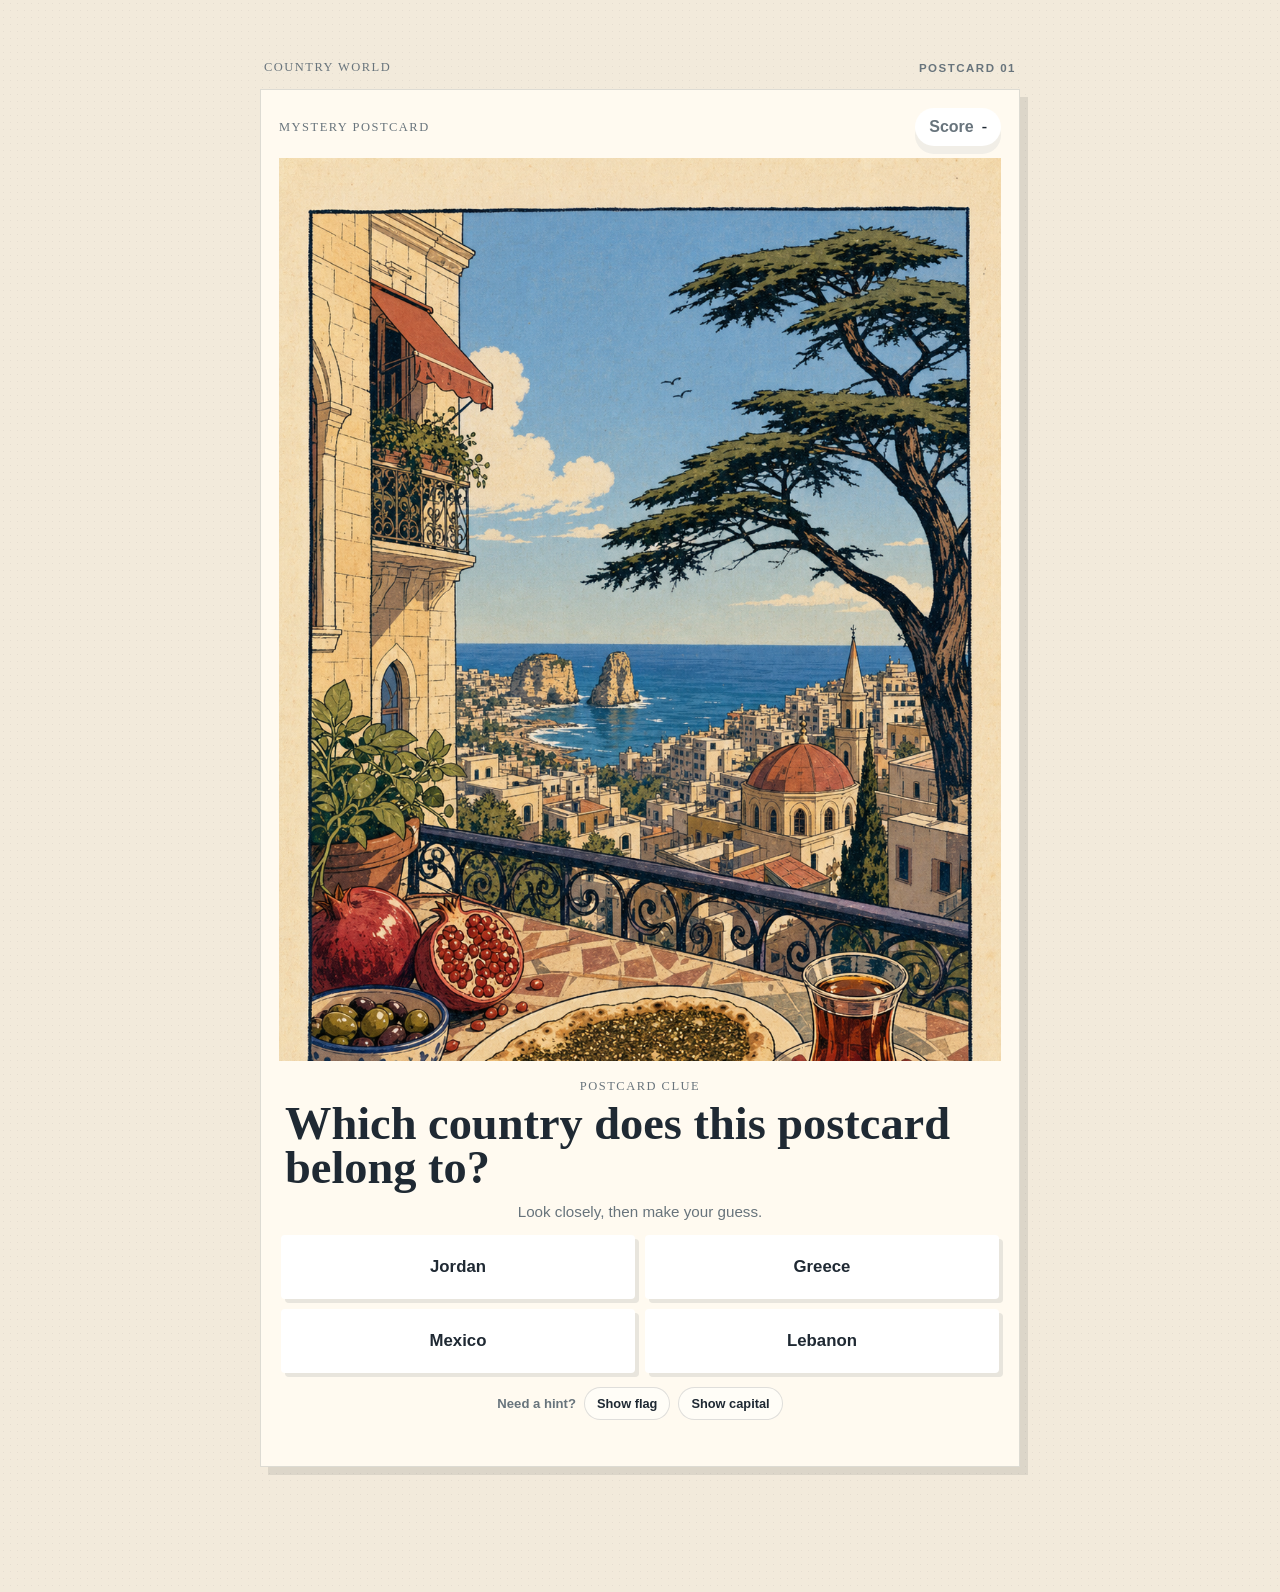
==== world-discovery-game/index.html @ bccf0b72 "add fashion lane and tune passport map pins" ====
<!DOCTYPE html>
<html lang="en">
  <head>
    <meta charset="UTF-8" />
    <meta name="viewport" content="width=device-width, initial-scale=1.0" />
    <title>Country World · Postcard Atlas</title>
    <link rel="stylesheet" href="./styles.css" />
  </head>
  <body>
    <main class="app-shell">
      <section class="quiz-view" id="quiz-view">
        <div class="quiz-header">
          <p class="eyebrow">Country World</p>
          <span class="round-mark">POSTCARD 01</span>
        </div>

        <div class="postcard-flip" id="postcard-flip">
          <div class="postcard-face postcard-front">
            <div class="quiz-card-label">
              <span class="eyebrow">Mystery postcard</span>
              <span class="score-chip">Score <strong id="score-value">-</strong></span>
            </div>

            <div class="quiz-clue" id="quiz-clue"></div>
            <div class="quiz-question">
              <p class="eyebrow" id="quiz-type">Postcard clue</p>
              <h1 id="quiz-heading">Where did this postcard come from?</h1>
              <p class="quiz-helper">Look closely, then make your guess.</p>
            </div>
            <div class="answer-grid" id="answer-grid"></div>
            <div class="hint-tools">
              <span class="hint-label">Need a hint?</span>
              <button class="hint-button" id="flag-hint-button" type="button">Show flag</button>
              <button class="hint-button" id="capital-hint-button" type="button">Show capital</button>
            </div>
            <div class="hint-content" id="hint-content" aria-live="polite"></div>
            <p class="result-line" id="result-line"></p>
          </div>

          <div class="postcard-face postcard-back" aria-live="polite">
            <div class="postcard-topline">
              <p class="eyebrow">Postcard unlocked</p>
              <button class="text-button" id="reveal-passport-button" type="button">Open passport</button>
            </div>

            <div class="postcard-stage">
              <div class="postcard-art-wrap">
                <img class="postcard-art" id="postcard-art" src="./assets/media/lebanon-postcard-concept-v1.png" alt="Illustrated postcard of Lebanon" />
                <div class="postcard-edge"></div>
                <div class="postcard-stamp" id="postcard-stamp">LB</div>
              </div>
              <div class="postcard-copy">
                <p class="eyebrow" id="postcard-country">Lebanon</p>
                <h2 id="postcard-title">A postcard from somewhere worth lingering.</h2>
                <p id="postcard-caption">Raouché Rocks · Beirut</p>
                <p class="postcard-invite">You found the country. Keep the postcard, or open the discoveries when you want to go deeper.</p>
                <div class="postcard-actions">
                  <button class="primary-button" id="explore-button" type="button">Open discoveries</button>
                  <button class="secondary-button" id="save-postcard-button" type="button">Keep postcard</button>
                </div>
                <button class="quiet-button" id="new-country-button" type="button">Next country</button>
              </div>
            </div>
          </div>
        </div>
      </section>

      <section class="discovery-view" id="discovery-view">
        <header class="country-header">
          <div>
            <p class="eyebrow">Country Unlocked</p>
            <h2>Welcome to <span id="country-name">Lebanon</span></h2>
            <p class="country-subtitle">What do you want to discover?</p>
          </div>
          <div class="header-actions">
            <button class="next-button" id="passport-button" type="button">
              Open passport
            </button>
            <button class="next-button" id="next-button" type="button">
              Next country
            </button>
          </div>
        </header>

        <nav class="discovery-nav" id="discovery-nav">
          <button class="discovery-chip active" data-key="taste" type="button">TASTE</button>
          <button class="discovery-chip" data-key="listen" type="button">LISTEN</button>
          <button class="discovery-chip" data-key="read" type="button">READ</button>
          <button class="discovery-chip" data-key="see" type="button">SEE</button>
          <button class="discovery-chip" data-key="create" type="button">CREATE</button>
          <button class="discovery-chip" data-key="fashion" type="button">FASHION</button>
        </nav>

        <section class="content-pane">
          <div class="media-column">
            <div class="media-frame" id="media-frame"></div>
          </div>

          <aside class="content-column">
            <div class="content-card">
              <p class="eyebrow" id="content-verb">TASTE</p>
              <h3 id="content-title">Man'oushe</h3>
              <p class="content-copy" id="content-copy"></p>
              <p class="content-note" id="content-note"></p>
              <div class="alternate-strip" id="alternate-strip"></div>
            </div>
          </aside>
        </section>
      </section>

      <section class="passport-screen hidden" id="passport-screen" aria-hidden="true">
        <div class="passport-shell">
          <header class="passport-header">
            <div>
              <p class="eyebrow">Passport</p>
              <h2>Your postcard world</h2>
              <p class="passport-subtitle">Every country you guess becomes a postcard in your collection.</p>
            </div>
            <button class="next-button" id="close-passport-button" type="button">
              Back to country
            </button>
          </header>

          <section class="passport-collection">
            <div class="passport-stats large">
              <div class="stat-chip"><span>Postcards</span><strong id="passport-country-count">0</strong></div>
              <div class="stat-chip"><span>Current</span><strong id="passport-active-country">-</strong></div>
              <div class="stat-chip"><span>World seen</span><strong id="passport-discovery-count">0</strong></div>
            </div>

            <div class="passport-world-panel">
              <div class="passport-section-heading">
                <div><p class="eyebrow">The world so far</p><h3>Pin your places.</h3></div>
                <label class="passport-zoom-note" for="passport-zoom">Zoom <input id="passport-zoom" type="range" min="1" max="1.45" value="1" step="0.05" /></label>
              </div>
              <div class="passport-globe" id="passport-map" aria-label="Illustrated world map of guessed countries">
                <div class="globe-zoom-layer">
                  <img class="passport-world-map" src="https://upload.wikimedia.org/wikipedia/commons/8/80/World_map_-_low_resolution.svg" alt="World map showing country outlines" />
                  <div class="globe-grid"></div>
                  <div class="globe-land land-one"></div><div class="globe-land land-two"></div><div class="globe-land land-three"></div>
                  <div class="globe-pin pin-lebanon" data-country="Lebanon"><span>LB</span></div>
                  <div class="globe-pin pin-mexico" data-country="Mexico"><span>MX</span></div>
                  <div class="globe-pin pin-japan" data-country="Japan"><span>JP</span></div>
                </div>
                <p class="passport-empty">Unlock a country to add it to your passport.</p>
              </div>
              <p class="passport-note" id="passport-note">Your postcard world will fill out as you play.</p>
            </div>

            <div class="passport-postcards-panel">
              <div class="passport-section-heading"><div><p class="eyebrow">Postcard collection</p><h3>Places worth keeping.</h3></div></div>
              <div class="passport-postcards" id="passport-library-list"></div>
            </div>
          </section>
        </div>
      </section>
    </main>

    <script type="module" src="./app.js"></script>
  </body>
</html>
---- world-discovery-game/styles.css ----
:root {
  --bg: #f2eadb;
  --bg-2: #dceef1;
  --ink: #1f2933;
  --muted: #68747c;
  --panel: #fffaf0;
  --line: rgba(31, 41, 51, 0.14);
  --yellow: #f2bd43;
  --orange: #e97445;
  --pink: #d85a63;
  --blue: #377f91;
  --green: #59785e;
  --purple: #5a536f;
  --shadow: 0 12px 0 rgba(31, 41, 51, 0.08), 0 24px 50px rgba(31, 41, 51, 0.12);
  --font-display: Georgia, "Times New Roman", serif;
  --font-body: "Avenir Next", "Trebuchet MS", sans-serif;
}

* {
  box-sizing: border-box;
}

html,
body {
  margin: 0;
  min-height: 100%;
}

body {
  min-height: 100vh;
  color: var(--ink);
  font-family: var(--font-body);
  background-color: var(--bg);
  background-image: radial-gradient(rgba(31, 41, 51, 0.06) 0.7px, transparent 0.7px);
  background-size: 7px 7px;
}

button,
a {
  font: inherit;
}

.app-shell {
  max-width: 1420px;
  margin: 0 auto;
  padding: 22px;
}

.eyebrow {
  margin: 0 0 10px;
  font-family: var(--font-display);
  font-size: 0.78rem;
  text-transform: uppercase;
  letter-spacing: 0.12em;
  color: var(--muted);
}

h1,
h2,
h3,
strong {
  font-family: var(--font-display);
}

h1,
h2,
h3 {
  margin: 0;
  line-height: 0.92;
}

.quiz-view.hidden,
.postcard-reveal.hidden,
.discovery-view,
.passport-screen.hidden {
  display: none;
}

.discovery-view.visible {
  display: block;
}

.postcard-reveal {
  max-width: 620px;
  min-height: calc(100vh - 44px);
  margin: 0 auto;
  padding: 20px 0 46px;
}

.postcard-topline,
.postcard-stage,
.postcard-actions {
  display: flex;
}

.postcard-topline {
  align-items: center;
  justify-content: space-between;
  margin-bottom: 16px;
}

.text-button,
.quiet-button {
  border: 0;
  background: transparent;
  color: var(--muted);
  cursor: pointer;
  font-weight: 800;
}

.postcard-stage {
  flex-direction: column;
  gap: 22px;
}

.postcard-art-wrap {
  position: relative;
  padding: 12px 12px 34px;
  background: #fffdf7;
  box-shadow: var(--shadow);
  transform: rotate(-1.2deg);
}

.postcard-art {
  display: block;
  width: 100%;
  aspect-ratio: 4 / 5;
  object-fit: cover;
  background: #e9dfcb;
}

.postcard-edge {
  position: absolute;
  inset: 0;
  pointer-events: none;
  border: 1px solid rgba(31, 41, 51, 0.14);
}

.postcard-stamp {
  position: absolute;
  right: 26px;
  bottom: 18px;
  display: grid;
  place-items: center;
  width: 58px;
  height: 58px;
  border: 2px solid var(--pink);
  border-radius: 50%;
  color: var(--pink);
  font-family: var(--font-display);
  font-size: 1.1rem;
  font-weight: 800;
  transform: rotate(9deg);
}

.postcard-copy {
  padding: 0 6px;
}

.postcard-copy h2 {
  max-width: 10ch;
  font-size: clamp(2.8rem, 11vw, 5.5rem);
  line-height: 0.93;
}

.postcard-copy > p:not(.eyebrow):not(.postcard-invite) {
  margin: 14px 0 0;
  color: var(--orange);
  font-family: var(--font-display);
  font-size: 1.15rem;
  font-weight: 700;
}

.postcard-invite {
  max-width: 34ch;
  margin: 14px 0 0;
  color: var(--muted);
  line-height: 1.55;
}

.postcard-actions {
  gap: 10px;
  flex-wrap: wrap;
  margin-top: 22px;
}

.primary-button,
.secondary-button {
  min-height: 52px;
  border: 0;
  border-radius: 4px;
  padding: 14px 18px;
  cursor: pointer;
  font-weight: 900;
}

.primary-button {
  background: var(--ink);
  color: #fffaf0;
  box-shadow: 0 5px 0 var(--orange);
}

.secondary-button {
  background: transparent;
  color: var(--ink);
  border: 1px solid var(--line);
}

.secondary-button.saved {
  background: #dce9d8;
  border-color: #b8ceb5;
}

.quiet-button {
  margin-top: 18px;
  padding: 6px 0;
  text-decoration: underline;
  text-underline-offset: 4px;
}

.quiz-card,
.content-card,
.passport-card {
  background: var(--panel);
  border-radius: 34px;
  border: 2px solid rgba(255, 255, 255, 0.72);
  box-shadow: var(--shadow);
}

.quiz-card {
  padding: 30px;
  max-width: 1240px;
  margin: 0 auto;
}

.quiz-stage {
  display: grid;
  grid-template-columns: minmax(220px, 280px) minmax(0, 1fr);
  gap: 30px;
  align-items: start;
}

.quiz-copy {
  padding: 10px 6px 0;
}

h1 {
  font-size: clamp(3rem, 4.6vw, 4.5rem);
  max-width: 4.8ch;
  margin: 0;
  text-align: left;
  line-height: 0.98;
}

.quiz-copy > .eyebrow {
  margin-bottom: 14px;
}

.quiz-status {
  display: flex;
  justify-content: flex-start;
  margin-bottom: 18px;
}

.quiz-helper {
  margin: 18px 0 0;
  max-width: 24ch;
  color: var(--muted);
  font-size: 1.05rem;
  line-height: 1.5;
}

.quiz-panel {
  display: grid;
  gap: 16px;
}

.score-chip {
  display: inline-flex;
  align-items: center;
  gap: 8px;
  padding: 10px 14px;
  border-radius: 999px;
  background: #fff;
  color: var(--muted);
  font-weight: 800;
  box-shadow: 0 8px 0 rgba(22, 56, 90, 0.06);
}

.score-chip strong {
  color: var(--ink);
}

.quiz-clue {
  min-height: 350px;
  border-radius: 28px;
  background: #fff;
  border: 4px solid rgba(255, 255, 255, 0.9);
  display: grid;
  place-items: center;
  overflow: hidden;
}

.clue-card-region,
.clue-card-text {
  width: 100%;
  height: 100%;
  display: grid;
  place-items: center;
  text-align: center;
  padding: 20px;
}

.clue-card-region {
  background:
    radial-gradient(circle at 50% 24%, rgba(255, 255, 255, 0.95), transparent 22%),
    linear-gradient(180deg, #9ce6ff 0%, #d3fff5 100%);
}

.clue-card-region.shape {
  background:
    linear-gradient(rgba(255,255,255,0.28) 1px, transparent 1px),
    linear-gradient(90deg, rgba(255,255,255,0.28) 1px, transparent 1px),
    linear-gradient(180deg, #b3e2ff 0%, #d8fff0 100%);
  background-size: 28px 28px, 28px 28px, auto;
}

.clue-card-text.capital {
  background:
    radial-gradient(circle at 50% 16%, rgba(255,255,255,0.78), transparent 24%),
    linear-gradient(180deg, #ffe07f 0%, #ffcbbf 100%);
}

.clue-card-text.symbol {
  background:
    radial-gradient(circle at 50% 18%, rgba(255,255,255,0.82), transparent 26%),
    linear-gradient(180deg, #c8ffd0 0%, #d8efff 100%);
}

.clue-card-text.borders {
  background:
    radial-gradient(circle at 50% 22%, rgba(255,255,255,0.78), transparent 26%),
    linear-gradient(180deg, #ffe49c 0%, #ffd2a6 100%);
}

.clue-big-word {
  font-size: clamp(3.2rem, 7vw, 5.6rem);
  font-family: var(--font-display);
  font-weight: 900;
  line-height: 0.9;
}

.clue-subline {
  margin-top: 10px;
  color: var(--muted);
  font-weight: 800;
}

.clue-tags {
  display: flex;
  gap: 10px;
  flex-wrap: wrap;
  justify-content: center;
  margin-top: 14px;
}

.clue-tag {
  padding: 10px 14px;
  border-radius: 999px;
  background: rgba(255, 255, 255, 0.8);
  font-weight: 900;
  box-shadow: 0 8px 0 rgba(22, 56, 90, 0.06);
}

.clue-symbol {
  font-size: 4rem;
  line-height: 1;
}

.clue-card-region strong,
.clue-card-text strong {
  font-size: clamp(2.3rem, 6vw, 4.8rem);
}

.clue-flag-image {
  width: min(78%, 420px);
  aspect-ratio: 3 / 2;
  object-fit: contain;
  border-radius: 22px;
  overflow: hidden;
  box-shadow: 0 14px 0 rgba(22, 56, 90, 0.08);
  background: #fff;
}

.clue-flag-emoji {
  font-size: clamp(4rem, 10vw, 7.5rem);
  line-height: 1;
  filter: drop-shadow(0 10px 0 rgba(22, 56, 90, 0.08));
}

.clue-card-text {
  background:
    linear-gradient(180deg, #ffdf78 0%, #ffd0c2 100%);
}

.answer-grid {
  display: grid;
  grid-template-columns: repeat(2, minmax(0, 1fr));
  gap: 14px;
}

.answer-button {
  min-height: 92px;
  border: 0;
  border-radius: 24px;
  background: #fff;
  color: var(--ink);
  font-size: 1.35rem;
  font-weight: 800;
  cursor: pointer;
  box-shadow: 0 12px 0 rgba(22, 56, 90, 0.08);
  transition: transform 120ms ease, box-shadow 120ms ease;
}

.answer-button:hover:not(:disabled) {
  transform: translateY(-2px) rotate(-0.4deg);
}

.answer-button.correct {
  background: #dbffd9;
}

.answer-button.incorrect {
  background: #ffd7df;
}

.result-line {
  min-height: 28px;
  margin: 0 2px;
  font-weight: 800;
}

.country-header {
  display: flex;
  justify-content: space-between;
  gap: 18px;
  align-items: flex-start;
  margin-bottom: 18px;
}

.country-header h2 {
  font-size: clamp(2.6rem, 6vw, 5rem);
}

.country-subtitle {
  margin: 12px 0 0;
  color: var(--muted);
  font-size: 1.08rem;
}

.header-actions {
  display: flex;
  gap: 12px;
  flex-wrap: wrap;
}

.next-button,
.save-button,
.link-button {
  border: 0;
  border-radius: 999px;
  padding: 14px 18px;
  font-weight: 800;
  text-decoration: none;
  display: inline-flex;
  align-items: center;
  justify-content: center;
}

.next-button {
  background: #fff;
  color: var(--ink);
  box-shadow: 0 12px 0 rgba(22, 56, 90, 0.08);
}

.discovery-nav {
  display: flex;
  flex-wrap: wrap;
  gap: 12px;
  margin-bottom: 18px;
}

.discovery-chip {
  border: 0;
  border-radius: 999px;
  padding: 12px 18px;
  font-weight: 900;
  letter-spacing: 0.04em;
  cursor: pointer;
  background: #fff;
  color: var(--ink);
  box-shadow: 0 10px 0 rgba(22, 56, 90, 0.08);
}

.discovery-chip.active {
  background: var(--purple);
  color: #fff;
}

.content-pane {
  display: grid;
  grid-template-columns: minmax(0, 1.2fr) 370px;
  gap: 18px;
  align-items: start;
}

.media-frame {
  border-radius: 34px;
  overflow: hidden;
  min-height: 620px;
  background: #fff;
  border: 4px solid rgba(255, 255, 255, 0.82);
  box-shadow: var(--shadow);
}

.media-card {
  display: grid;
  grid-template-rows: auto 1fr;
  height: 100%;
}

.media-card img,
.media-card iframe {
  display: block;
  width: 100%;
  height: 430px;
  border: 0;
  object-fit: contain;
  background:
    radial-gradient(circle at 50% 45%, rgba(255,255,255,0.95), rgba(255,255,255,0.86)),
    linear-gradient(180deg, #fdf8ed 0%, #fff 100%);
}

.media-meta {
  padding: 18px 20px 22px;
  background: #fff;
}

.media-meta p {
  margin: 8px 0 0;
  color: var(--muted);
  line-height: 1.55;
}

.recipe-mini {
  margin-top: 16px;
  padding: 14px 16px;
  border-radius: 20px;
  background: linear-gradient(180deg, #fff6d8 0%, #fff0b6 100%);
}

.recipe-mini p {
  margin: 0;
}

.recipe-mini p + p {
  margin-top: 8px;
}

.inline-link {
  display: inline-flex;
  align-items: center;
  justify-content: center;
  margin-top: 14px;
  padding: 12px 16px;
  border-radius: 999px;
  background: var(--ink);
  color: #fff;
  font-weight: 800;
  text-decoration: none;
  box-shadow: 0 10px 0 rgba(22, 56, 90, 0.12);
}

.video-preview {
  display: grid;
  place-items: center;
  height: 430px;
  background:
    linear-gradient(180deg, rgba(22, 56, 90, 0.2), rgba(22, 56, 90, 0.38)),
    url("https://upload.wikimedia.org/wikipedia/commons/thumb/2/2d/Libanesiska_indiegruppen_Mashrou%E2%80%99_Leila.jpg/640px-Libanesiska_indiegruppen_Mashrou%E2%80%99_Leila.jpg")
      center/cover;
  color: #fff;
  text-align: center;
  padding: 20px;
}

.play-badge {
  width: 92px;
  height: 92px;
  border-radius: 50%;
  background: rgba(255, 255, 255, 0.9);
  color: var(--ink);
  display: grid;
  place-items: center;
  font-size: 2rem;
  box-shadow: 0 14px 0 rgba(22, 56, 90, 0.18);
}

.content-card,
.passport-card {
  padding: 20px;
}

.content-card h3 {
  font-size: 2rem;
}

.content-copy,
.content-note {
  margin: 14px 0 0;
  color: var(--muted);
  line-height: 1.62;
}

.alternate-strip {
  display: flex;
  flex-wrap: wrap;
  gap: 10px;
  margin-top: 16px;
}

.alternate-chip {
  border: 0;
  border-radius: 999px;
  padding: 10px 14px;
  background: #fff;
  color: var(--ink);
  font-weight: 800;
  cursor: pointer;
  box-shadow: 0 8px 0 rgba(22, 56, 90, 0.08);
}

.alternate-chip.active {
  background: var(--blue);
}

.save-button {
  background: var(--ink);
  color: #fff;
}

.link-button {
  background: #fff;
  color: var(--ink);
  box-shadow: 0 10px 0 rgba(22, 56, 90, 0.08);
}

.passport-card {
  margin-top: 16px;
}

.passport-stats {
  display: grid;
  grid-template-columns: repeat(2, minmax(0, 1fr));
  gap: 12px;
}

.stat-chip {
  padding: 14px;
  border-radius: 20px;
  background: #fff;
}

.stat-chip span {
  display: block;
  color: var(--muted);
}

.stat-chip strong {
  display: block;
  margin-top: 8px;
  font-size: 2rem;
}

.passport-map {
  margin-top: 14px;
  display: grid;
  gap: 10px;
}

.passport-country {
  border: 0;
  padding: 12px 14px;
  border-radius: 18px;
  background: #fff;
  color: var(--ink);
  text-align: left;
}

.passport-country {
  cursor: pointer;
  font-weight: 800;
  box-shadow: 0 10px 0 rgba(22, 56, 90, 0.08);
}

.passport-country.active {
  background: var(--yellow);
}

.passport-empty {
  color: var(--muted);
}

.passport-screen {
  position: fixed;
  inset: 0;
  z-index: 20;
  padding: 22px;
  background: rgba(255, 247, 228, 0.72);
  backdrop-filter: blur(10px);
}

/* Passport: a quiet postcard archive with a world wall. */
.passport-shell { max-width: 1180px; padding: clamp(18px, 4vw, 42px); }
.passport-header h2 { max-width: 10ch; font-size: clamp(2.8rem, 7vw, 5.6rem); line-height: .88; }
.passport-collection { display: grid; gap: 22px; margin-top: 24px; }
.passport-collection > .passport-stats { order: 1; }
.passport-world-panel, .passport-postcards-panel { background: #fff; border-radius: 28px; padding: clamp(16px, 3vw, 28px); box-shadow: 0 12px 0 rgba(22,56,90,.06); }
.passport-world-panel { order: 2; }
.passport-postcards-panel { order: 3; }
.passport-section-heading { display: flex; align-items: end; justify-content: space-between; gap: 16px; margin-bottom: 16px; }
.passport-section-heading h3 { margin: 5px 0 0; font-size: clamp(1.8rem, 4vw, 3rem); line-height: .95; }
.passport-zoom-note { display: flex; align-items: center; gap: 8px; color: var(--muted); font-size: .82rem; }
.passport-zoom-note input { width: 90px; accent-color: var(--orange); }
.passport-globe { --globe-scale: 1; position: relative; min-height: 300px; overflow: hidden; border-radius: 24px; isolation: isolate; background: radial-gradient(circle at 35% 28%, #eff9ec 0 8%, transparent 8.5%), linear-gradient(135deg, #8bd1e1, #f8d995 72%, #f49a68); box-shadow: inset 0 0 0 8px rgba(255,255,255,.42); }
.globe-zoom-layer { position: absolute; inset: 0; transform: scale(var(--globe-scale)); transform-origin: center; transition: transform .2s ease; }
.passport-world-map { position: absolute; inset: 7% 4%; z-index: 1; width: 92%; height: 86%; object-fit: contain; opacity: .72; mix-blend-mode: multiply; filter: sepia(.18) saturate(.8) hue-rotate(105deg); }
.passport-globe::before { content: ""; position: absolute; inset: 11% 7%; border: 2px solid rgba(255,255,255,.6); border-radius: 50%; transform: rotate(-12deg); }
.globe-grid { position: absolute; inset: 0; opacity: .35; background: repeating-linear-gradient(90deg, transparent 0 46px, rgba(255,255,255,.5) 47px 48px), repeating-linear-gradient(0deg, transparent 0 42px, rgba(255,255,255,.4) 43px 44px); }
.globe-land { display: none; position: absolute; background: #5b9e78; border: 3px solid #315d5f; opacity: .9; }
.land-one { width: 28%; height: 26%; left: 9%; top: 29%; border-radius: 58% 42% 52% 48%; transform: rotate(-18deg); }
.land-two { width: 36%; height: 19%; left: 33%; top: 20%; border-radius: 45% 55% 40% 60%; transform: rotate(9deg); }
.land-three { width: 24%; height: 29%; right: 10%; top: 35%; border-radius: 38% 62% 50% 50%; transform: rotate(22deg); }
.globe-pin { position: absolute; z-index: 3; display: none; place-items: center; width: 42px; height: 42px; border: 3px solid #fff; border-radius: 50% 50% 50% 0; background: var(--orange); color: #fff; font-family: var(--font-display); font-size: .72rem; font-weight: 900; transform: rotate(-45deg); cursor: pointer; box-shadow: 0 6px 0 rgba(22,56,90,.18); }
.globe-pin span { transform: rotate(45deg); }
.globe-pin.unlocked { display: grid; }
.globe-pin.active { background: var(--ink); }
.pin-lebanon { left: 60%; top: 38%; }
.pin-mexico { left: 36%; top: 54%; }
.pin-japan { right: 22%; top: 39%; }
.passport-postcards { display: grid; grid-template-columns: repeat(auto-fit, minmax(220px, 1fr)); gap: 18px; }
.passport-postcard { display: grid; gap: 12px; padding: 0 0 14px; overflow: hidden; text-align: left; border: 1px solid rgba(22,56,90,.12); border-radius: 18px; background: #fffaf0; box-shadow: 0 8px 0 rgba(22,56,90,.08); cursor: pointer; transition: transform .2s ease, box-shadow .2s ease; }
.passport-postcard:hover, .passport-postcard.active { transform: translateY(-4px) rotate(-1deg); box-shadow: 0 12px 0 rgba(22,56,90,.12); }
.passport-postcard-art { position: relative; display: block; aspect-ratio: 4/3; overflow: hidden; background: #dcecef; }
.passport-postcard-art img { width: 100%; height: 100%; object-fit: cover; }
.passport-postcard-stamp { position: absolute; right: 10px; bottom: 10px; display: grid; place-items: center; width: 36px; height: 36px; border: 2px solid #f06f45; border-radius: 50%; color: #f06f45; font-family: var(--font-display); font-weight: 900; transform: rotate(9deg); background: rgba(255,250,240,.78); }
.passport-postcard-copy { display: grid; gap: 4px; padding: 0 14px; }
.passport-postcard-copy strong { color: var(--ink); font-family: var(--font-display); font-size: 1.45rem; }
.passport-postcard-copy span { color: var(--muted); font-size: .9rem; }
.passport-postcard-copy em { margin-top: 7px; color: var(--orange); font-size: .78rem; font-style: normal; font-weight: 800; }
.passport-postcards-panel .passport-empty { padding: 20px 0; }
.media-card-text { background: #f2d7c4; }
.media-card-title-art { display: grid; align-content: center; min-height: 250px; padding: 28px; background: linear-gradient(145deg, #f06f45, #f7bd4b); color: #fffaf0; font-family: var(--font-display); }
.media-card-title-art span { font-size: .85rem; letter-spacing: .18em; }
.media-card-title-art strong { font-size: clamp(2.6rem, 8vw, 5rem); line-height: .84; }
.media-card-title-art--violet { background: linear-gradient(145deg, #30245f, #b88bd7); }
.media-card-title-art--paper { background: linear-gradient(145deg, #e9ddc8, #ad7462); color: #fffaf0; }

@media (max-width: 700px) {
  .passport-header { grid-template-columns: 1fr; }
  .passport-header .next-button { width: 100%; }
  .passport-globe { min-height: 230px; }
  .passport-section-heading { align-items: start; flex-direction: column; }
  .passport-zoom-note { display: none; }
}

.passport-screen:not(.hidden) {
  display: block;
}

.passport-shell {
  max-width: 1260px;
  margin: 0 auto;
  height: calc(100vh - 44px);
  overflow: auto;
  background: rgba(255, 251, 240, 0.96);
  border-radius: 36px;
  border: 2px solid rgba(255, 255, 255, 0.72);
  box-shadow: var(--shadow);
  padding: 28px;
}

.passport-header,
.passport-hero,
.passport-library {
  display: grid;
}

.passport-header {
  grid-template-columns: minmax(0, 1fr) auto;
  gap: 18px;
  align-items: start;
}

.passport-header h2 {
  font-size: clamp(2.8rem, 5vw, 4.4rem);
}

.passport-subtitle,
.passport-note {
  margin: 12px 0 0;
  color: var(--muted);
  max-width: 48ch;
  line-height: 1.55;
}

.passport-hero {
  grid-template-columns: minmax(260px, 440px) minmax(0, 1fr);
  gap: 20px;
  margin-top: 20px;
  align-items: stretch;
}

.passport-atlas,
.passport-panel {
  background: #fff;
  border-radius: 30px;
  box-shadow: 0 14px 0 rgba(22, 56, 90, 0.06);
}

.passport-atlas {
  min-height: 320px;
  position: relative;
  overflow: hidden;
  isolation: isolate;
  background: #d8eff7;
}

.passport-atlas-photo {
  position: absolute;
  inset: 0;
  z-index: -2;
  width: 100%;
  height: 100%;
  object-fit: contain;
  object-position: center;
}

.passport-atlas-wash {
  position: absolute;
  inset: 0;
  z-index: -1;
  background:
    linear-gradient(180deg, rgba(22,56,90,0.12) 0%, rgba(22,56,90,0.02) 35%, rgba(22,56,90,0.72) 100%),
    linear-gradient(90deg, rgba(255,249,224,0.65), transparent 58%);
}

.passport-atlas-label {
  position: absolute;
  left: 22px;
  top: 18px;
  z-index: 2;
  display: grid;
  gap: 4px;
  max-width: 220px;
}

.passport-atlas-label span {
  font-size: 0.76rem;
  text-transform: uppercase;
  letter-spacing: 0.14em;
  color: rgba(255,255,255,0.82);
  font-family: var(--font-display);
}

.passport-atlas-label strong {
  font-size: 1.05rem;
  line-height: 1.2;
  color: #fff;
}

.passport-photo-caption {
  position: absolute;
  left: 22px;
  bottom: 18px;
  color: #fff;
  font-family: var(--font-display);
  font-size: 0.82rem;
  font-weight: 800;
  letter-spacing: 0.04em;
}

.clue-map-image {
  width: min(78%, 420px);
  height: min(78%, 300px);
  object-fit: contain;
  filter: drop-shadow(0 14px 0 rgba(22,56,90,0.10));
}

.passport-summary {
  display: grid;
  align-content: start;
}

.passport-stats.large {
  grid-template-columns: repeat(3, minmax(0, 1fr));
}

.passport-library {
  grid-template-columns: minmax(280px, 360px) minmax(0, 1fr);
  gap: 20px;
  margin-top: 20px;
}

.passport-panel {
  padding: 20px;
}

.passport-library-list {
  display: grid;
  gap: 12px;
  margin-top: 14px;
}

.passport-library-item {
  padding: 14px 16px;
  border-radius: 20px;
  background: linear-gradient(180deg, #fff8e2 0%, #fff 100%);
}

.passport-library-item strong {
  display: block;
  font-size: 1.05rem;
}

.passport-library-item span {
  display: block;
  margin-top: 6px;
  color: var(--muted);
  font-size: 0.92rem;
}

@media (max-width: 1100px) {
  .content-pane {
    grid-template-columns: 1fr;
  }

  .passport-hero,
  .passport-library {
    grid-template-columns: 1fr;
  }
}

@media (max-width: 760px) {
  .app-shell {
    padding: 14px;
  }

  .quiz-stage {
    grid-template-columns: 1fr;
    gap: 18px;
  }

  .quiz-copy {
    padding: 0;
  }

  h1 {
    text-align: center;
    margin: 0 auto;
  }

  .quiz-copy > .eyebrow,
  .quiz-status,
  .quiz-helper {
    justify-content: center;
    text-align: center;
    margin-left: auto;
    margin-right: auto;
  }

  .answer-grid {
    grid-template-columns: 1fr;
  }

  .country-header {
    flex-direction: column;
    align-items: flex-start;
  }

  .passport-screen {
    padding: 12px;
  }

  .passport-shell {
    height: calc(100vh - 24px);
    padding: 18px;
  }

  .passport-header {
    grid-template-columns: 1fr;
  }

  .passport-stats.large {
    grid-template-columns: 1fr;
  }
}

/* Comic postcard system: mobile is the primary composition. */
.quiz-card,
.content-card,
.passport-card {
  border-radius: 8px;
  border-color: rgba(31, 41, 51, 0.12);
  box-shadow: 5px 5px 0 rgba(31, 41, 51, 0.08);
}

.quiz-card {
  padding: 18px;
  background: var(--panel);
}

.quiz-stage {
  grid-template-columns: 1fr;
  gap: 20px;
}

.quiz-copy {
  padding: 0;
}

.quiz-copy h1 {
  max-width: 11ch;
  font-size: clamp(3rem, 15vw, 5.4rem);
  line-height: 0.88;
}

.quiz-copy h1 {
  max-width: 8ch;
  font-size: clamp(2.9rem, 11vw, 4.6rem);
}

.quiz-helper {
  max-width: 30ch;
}

.quiz-clue {
  min-height: 320px;
  border-radius: 6px;
  border-width: 2px;
  box-shadow: 4px 4px 0 rgba(31, 41, 51, 0.08);
}

.clue-postcard {
  padding: 0;
  background: #e8dbc2;
}

.clue-postcard-image {
  display: block;
  width: 100%;
  height: 100%;
  min-height: 320px;
  object-fit: cover;
  object-position: center;
}

.answer-grid {
  gap: 10px;
}

.answer-button {
  min-height: 64px;
  border-radius: 4px;
  box-shadow: 4px 4px 0 rgba(31, 41, 51, 0.1);
  font-size: 1.05rem;
}

.country-header {
  margin-bottom: 14px;
}

.country-header h2 {
  max-width: 9ch;
  font-size: clamp(2.5rem, 8vw, 4.3rem);
}

.header-actions {
  width: auto;
  max-width: 100%;
}

.header-actions .next-button {
  flex: 1;
}

.country-header,
.country-header > div {
  min-width: 0;
}

.next-button,
.discovery-chip,
.alternate-chip,
.inline-link {
  border-radius: 4px;
}

.discovery-nav {
  margin: 0 -14px 16px;
  padding: 4px 14px 10px;
  overflow-x: auto;
  flex-wrap: nowrap;
  scrollbar-width: none;
}

.discovery-nav::-webkit-scrollbar {
  display: none;
}

.discovery-chip {
  flex: 0 0 auto;
  padding: 11px 15px;
  box-shadow: 3px 3px 0 rgba(31, 41, 51, 0.1);
}

.discovery-chip.active {
  background: var(--orange);
}

.content-pane {
  grid-template-columns: 1fr;
  gap: 14px;
}

.media-frame {
  min-height: 0;
  border-radius: 6px;
  border-width: 2px;
  box-shadow: 5px 5px 0 rgba(31, 41, 51, 0.1);
}

.media-card img,
.media-card iframe {
  height: 300px;
}

.media-meta {
  padding: 16px;
}

.content-card {
  padding: 18px;
}

.content-card h3 {
  font-size: 2.4rem;
}

.passport-screen {
  background: rgba(31, 41, 51, 0.35);
}

.passport-shell {
  border-radius: 8px;
  border-color: rgba(31, 41, 51, 0.12);
  box-shadow: 7px 7px 0 rgba(31, 41, 51, 0.14);
}

@media (min-width: 760px) {
  .app-shell {
    max-width: 1100px;
    padding: 28px;
  }

  .quiz-card {
    padding: 34px;
  }

  .quiz-stage {
    grid-template-columns: minmax(220px, 0.65fr) minmax(0, 1.35fr);
  }

  .postcard-reveal {
    max-width: 1040px;
    padding-top: 32px;
  }

  .postcard-stage {
    display: grid;
    grid-template-columns: minmax(320px, 0.9fr) minmax(300px, 0.7fr);
    gap: 52px;
    align-items: center;
  }

  .postcard-copy {
    padding: 0;
  }

  .postcard-copy h2 {
    font-size: clamp(3.5rem, 6vw, 6rem);
  }

  .media-frame {
    min-height: 540px;
  }

  .media-card img,
  .media-card iframe {
    height: 390px;
  }
}

@media (max-width: 759px) {
  .header-actions {
    width: 100%;
  }
}

/* One postcard object: mystery front, collectible back. */
.quiz-view {
  max-width: 720px;
  margin: 0 auto;
  padding: 18px 0 46px;
}

.quiz-header,
.quiz-card-label {
  display: flex;
  align-items: center;
  justify-content: space-between;
  gap: 14px;
}

.quiz-header {
  padding: 0 4px 14px;
}

.quiz-header .eyebrow,
.quiz-card-label .eyebrow {
  margin-bottom: 0;
}

.round-mark {
  color: var(--muted);
  font-size: 0.72rem;
  font-weight: 900;
  letter-spacing: 0.13em;
}

.postcard-flip {
  display: grid;
  perspective: 1600px;
}

.postcard-face {
  grid-area: 1 / 1;
  align-self: start;
  min-width: 0;
  overflow: hidden;
  backface-visibility: hidden;
  background: var(--panel);
  border: 1px solid rgba(31, 41, 51, 0.15);
  box-shadow: 8px 8px 0 rgba(31, 41, 51, 0.1);
  transition: transform 700ms cubic-bezier(0.2, 0.75, 0.2, 1), opacity 200ms ease;
}

.postcard-front {
  position: relative;
  z-index: 2;
  padding: 12px;
  transform: rotateY(0deg);
}

.postcard-back {
  z-index: 1;
  padding: 14px;
  transform: rotateY(180deg);
}

.postcard-flip.flipped .postcard-front {
  transform: rotateY(-180deg);
}

.postcard-flip.flipped .postcard-back {
  transform: rotateY(0deg);
}

.postcard-front .quiz-clue {
  min-height: 0;
  margin-top: 12px;
  aspect-ratio: 4 / 5;
  border: 0;
  border-radius: 0;
  box-shadow: none;
}

.postcard-front .clue-postcard-image {
  min-height: 0;
  object-fit: cover;
}

.quiz-question {
  padding: 18px 6px 12px;
  text-align: center;
}

.quiz-question .eyebrow {
  margin-bottom: 8px;
}

.quiz-question h1 {
  max-width: none;
  font-size: clamp(1.7rem, 5vw, 2.65rem);
  line-height: 0.96;
}

.quiz-question .quiz-helper {
  max-width: none;
  margin: 10px 0 0;
  font-size: 0.95rem;
}

.postcard-front .answer-grid {
  grid-template-columns: repeat(2, minmax(0, 1fr));
  padding: 0 2px 2px;
}

.postcard-front .result-line {
  text-align: center;
  padding: 8px 0 2px;
}

.hint-tools {
  display: flex;
  align-items: center;
  justify-content: center;
  gap: 8px;
  flex-wrap: wrap;
  padding: 12px 4px 0;
}

.hint-label {
  color: var(--muted);
  font-size: 0.82rem;
  font-weight: 800;
}

.hint-button {
  border: 1px solid var(--line);
  border-radius: 999px;
  padding: 8px 12px;
  background: #fffdf7;
  color: var(--ink);
  cursor: pointer;
  font-size: 0.8rem;
  font-weight: 900;
}

.hint-button:disabled {
  cursor: default;
  opacity: 0.42;
}

.hint-content {
  display: grid;
  justify-items: center;
  gap: 8px;
  min-height: 0;
  padding: 0 8px;
  color: var(--muted);
  font-size: 0.86rem;
  text-align: center;
}

.hint-content:not(:empty) {
  margin-top: 10px;
  padding: 10px;
  border-top: 1px dashed var(--line);
}

.hint-flag {
  display: block;
  width: 128px;
  height: auto;
  max-height: none;
  object-fit: initial;
  background: transparent;
  border: 1px solid var(--line);
}

.hint-capital {
  color: var(--orange);
  font-family: var(--font-display);
  font-size: 1.45rem;
}

.postcard-back .postcard-topline {
  padding: 0 2px 12px;
}

.postcard-back .postcard-stage {
  display: block;
  gap: 18px;
}

.postcard-back .postcard-art-wrap {
  max-width: 560px;
  margin: 0 auto;
  transform: rotate(-0.6deg);
}

.postcard-back .postcard-copy {
  max-width: 560px;
  margin: 0 auto;
  padding: 24px 8px 4px;
}

.postcard-back .postcard-copy h2 {
  max-width: 13ch;
  font-size: clamp(2.35rem, 7vw, 4.2rem);
  line-height: 0.94;
}

@media (min-width: 760px) {
  .quiz-view {
    max-width: 760px;
    padding-top: 32px;
  }

  .postcard-front {
    padding: 18px;
  }

  .postcard-back {
    padding: 22px;
  }

  .postcard-front .quiz-question h1 {
    font-size: 2.9rem;
  }
}
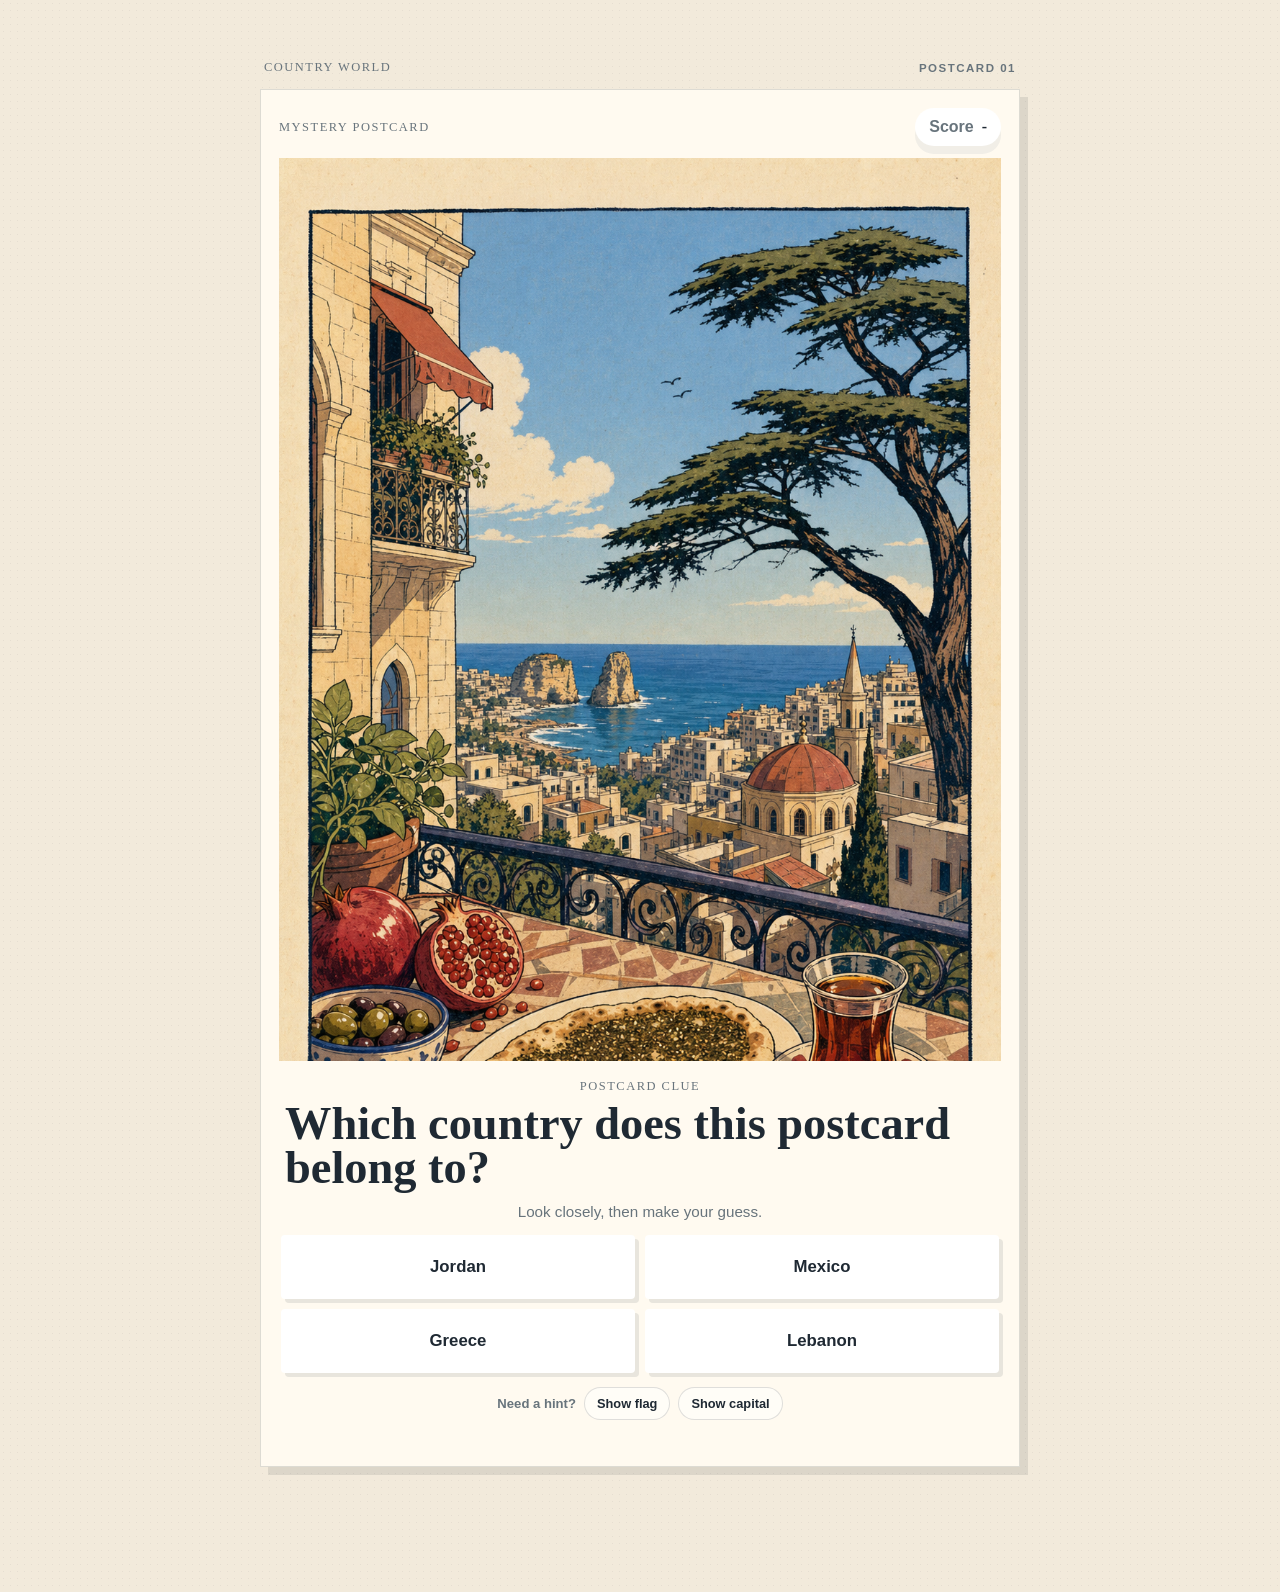
==== commit 021a793b: "align passport pins and extend map zoom" ====
--- a/world-discovery-game/index.html
+++ b/world-discovery-game/index.html
@@ -131,7 +131,7 @@
             <div class="passport-world-panel">
               <div class="passport-section-heading">
                 <div><p class="eyebrow">The world so far</p><h3>Pin your places.</h3></div>
-                <label class="passport-zoom-note" for="passport-zoom">Zoom <input id="passport-zoom" type="range" min="1" max="1.45" value="1" step="0.05" /></label>
+                <label class="passport-zoom-note" for="passport-zoom">Zoom <input id="passport-zoom" type="range" min="1" max="2.4" value="1" step="0.05" /></label>
               </div>
               <div class="passport-globe" id="passport-map" aria-label="Illustrated world map of guessed countries">
                 <div class="globe-zoom-layer">
--- a/world-discovery-game/styles.css
+++ b/world-discovery-game/styles.css
@@ -745,9 +745,9 @@
 .globe-pin span { transform: rotate(45deg); }
 .globe-pin.unlocked { display: grid; }
 .globe-pin.active { background: var(--ink); }
-.pin-lebanon { left: 60%; top: 38%; }
-.pin-mexico { left: 36%; top: 54%; }
-.pin-japan { right: 22%; top: 39%; }
+.pin-lebanon { left: 59%; top: 25%; }
+.pin-mexico { left: 34%; top: 35%; }
+.pin-japan { right: 24%; top: 26%; }
 .passport-postcards { display: grid; grid-template-columns: repeat(auto-fit, minmax(220px, 1fr)); gap: 18px; }
 .passport-postcard { display: grid; gap: 12px; padding: 0 0 14px; overflow: hidden; text-align: left; border: 1px solid rgba(22,56,90,.12); border-radius: 18px; background: #fffaf0; box-shadow: 0 8px 0 rgba(22,56,90,.08); cursor: pointer; transition: transform .2s ease, box-shadow .2s ease; }
 .passport-postcard:hover, .passport-postcard.active { transform: translateY(-4px) rotate(-1deg); box-shadow: 0 12px 0 rgba(22,56,90,.12); }
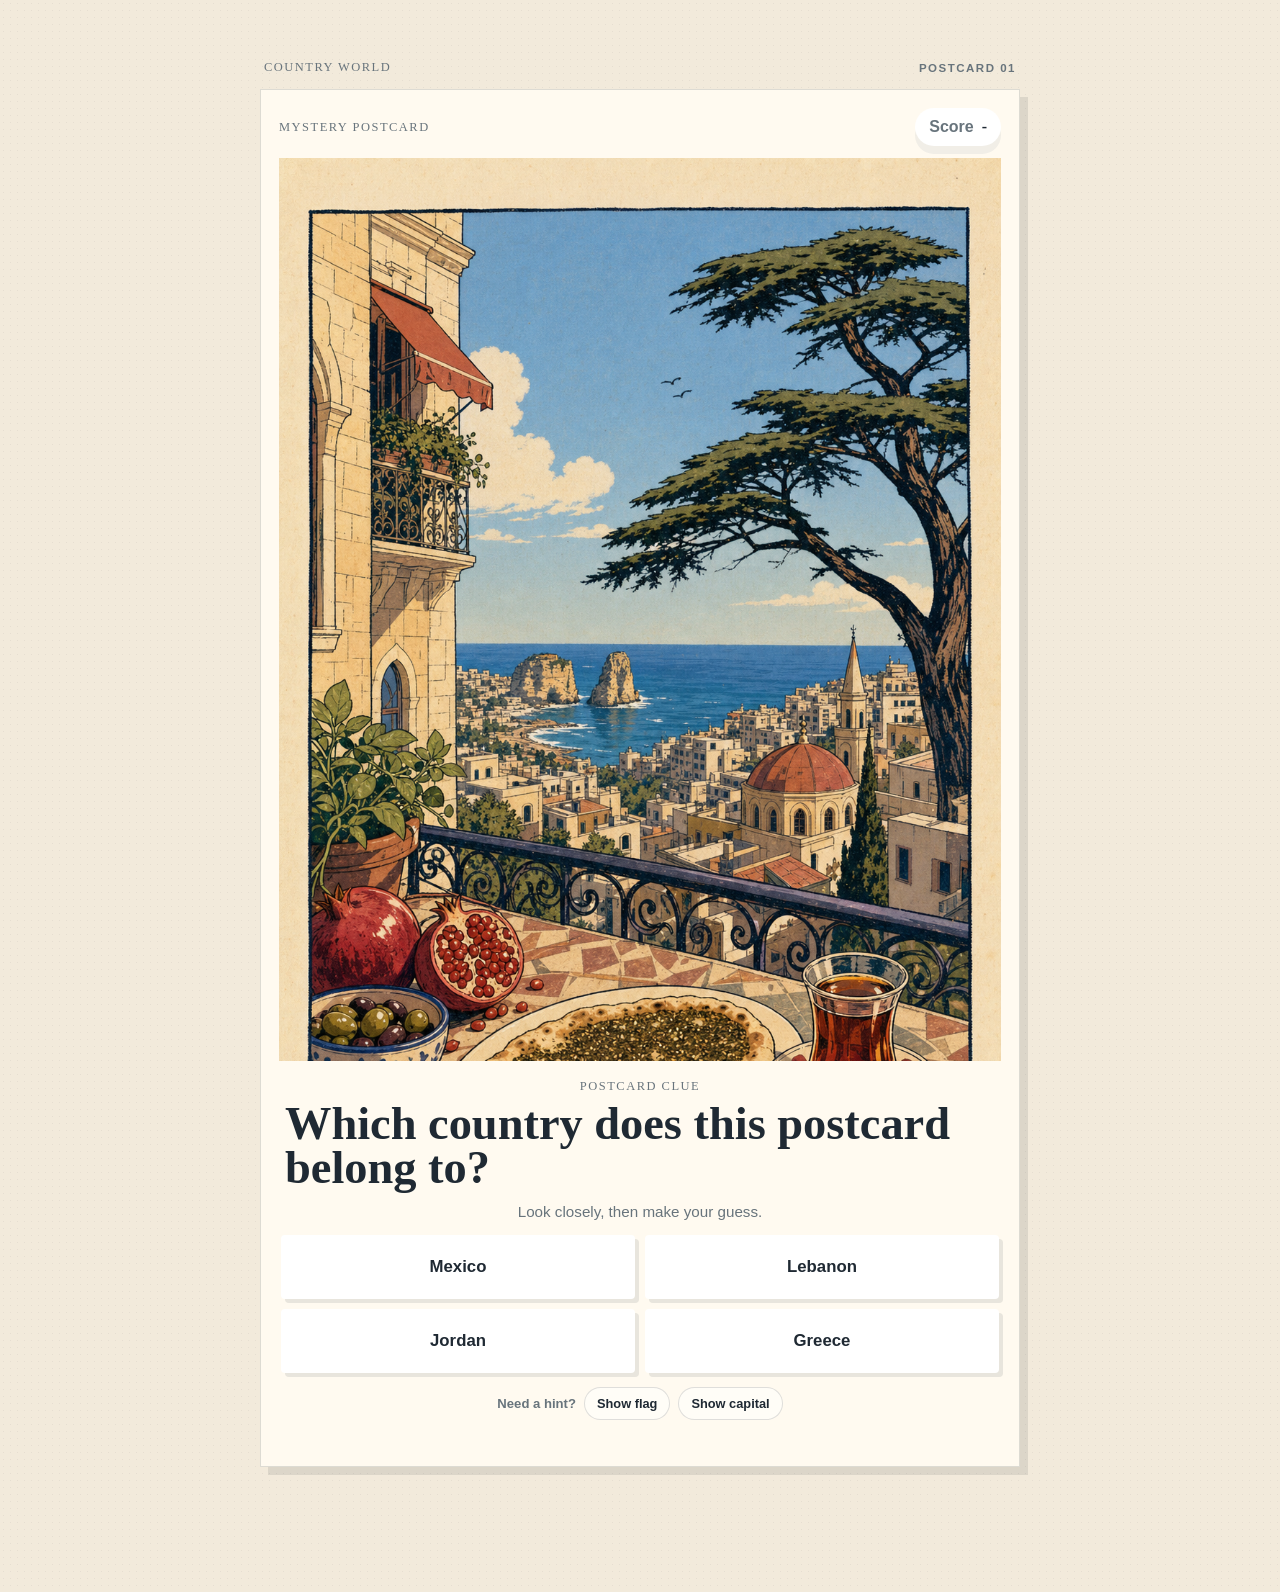
==== commit 2b31c6d7: "turn passport pins into clickable country regions" ====
--- a/world-discovery-game/index.html
+++ b/world-discovery-game/index.html
@@ -135,12 +135,13 @@
               </div>
               <div class="passport-globe" id="passport-map" aria-label="Illustrated world map of guessed countries">
                 <div class="globe-zoom-layer">
-                  <img class="passport-world-map" src="https://upload.wikimedia.org/wikipedia/commons/8/80/World_map_-_low_resolution.svg" alt="World map showing country outlines" />
+                  <svg class="passport-world-map" viewBox="0 0 1000 500" role="img" aria-label="World map with collected countries highlighted">
+                    <image href="https://upload.wikimedia.org/wikipedia/commons/8/80/World_map_-_low_resolution.svg" x="0" y="0" width="1000" height="500" preserveAspectRatio="none" />
+                    <path class="map-country map-country-lebanon" data-country="Lebanon" tabindex="0" role="button" d="M598 157 L603 160 L601 166 L598 172 L594 168 L595 161 Z"><title>Lebanon</title></path>
+                    <path class="map-country map-country-mexico" data-country="Mexico" tabindex="0" role="button" d="M175 161 L193 158 L207 164 L220 169 L231 181 L240 188 L250 194 L259 190 L261 202 L253 207 L244 210 L232 207 L220 211 L210 205 L201 199 L190 195 L184 186 L178 178 L173 169 Z"><title>Mexico</title></path>
+                    <path class="map-country map-country-japan" data-country="Japan" tabindex="0" role="button" d="M866 132 L873 126 L879 130 L877 137 L883 142 L880 150 L874 154 L870 162 L865 158 L867 150 L862 145 Z M884 169 L891 172 L888 178 L883 175 Z"><title>Japan</title></path>
+                  </svg>
                   <div class="globe-grid"></div>
-                  <div class="globe-land land-one"></div><div class="globe-land land-two"></div><div class="globe-land land-three"></div>
-                  <div class="globe-pin pin-lebanon" data-country="Lebanon"><span>LB</span></div>
-                  <div class="globe-pin pin-mexico" data-country="Mexico"><span>MX</span></div>
-                  <div class="globe-pin pin-japan" data-country="Japan"><span>JP</span></div>
                 </div>
                 <p class="passport-empty">Unlock a country to add it to your passport.</p>
               </div>
--- a/world-discovery-game/styles.css
+++ b/world-discovery-game/styles.css
@@ -734,7 +734,12 @@
 .passport-zoom-note input { width: 90px; accent-color: var(--orange); }
 .passport-globe { --globe-scale: 1; position: relative; min-height: 300px; overflow: hidden; border-radius: 24px; isolation: isolate; background: radial-gradient(circle at 35% 28%, #eff9ec 0 8%, transparent 8.5%), linear-gradient(135deg, #8bd1e1, #f8d995 72%, #f49a68); box-shadow: inset 0 0 0 8px rgba(255,255,255,.42); }
 .globe-zoom-layer { position: absolute; inset: 0; transform: scale(var(--globe-scale)); transform-origin: center; transition: transform .2s ease; }
-.passport-world-map { position: absolute; inset: 7% 4%; z-index: 1; width: 92%; height: 86%; object-fit: contain; opacity: .72; mix-blend-mode: multiply; filter: sepia(.18) saturate(.8) hue-rotate(105deg); }
+.passport-world-map { position: absolute; inset: 7% 4%; z-index: 1; width: 92%; height: 86%; overflow: visible; }
+.passport-world-map image { opacity: .28; filter: grayscale(1) sepia(.15) saturate(.65); }
+.map-country { display: none; pointer-events: none; stroke: #fffaf0; stroke-width: 2.5; stroke-linejoin: round; cursor: pointer; transition: fill .2s ease, stroke-width .2s ease; }
+.map-country.unlocked { display: block; pointer-events: auto; fill: var(--orange); }
+.map-country.active { fill: var(--ink); stroke-width: 4; }
+.map-country:hover, .map-country:focus { stroke-width: 5; }
 .passport-globe::before { content: ""; position: absolute; inset: 11% 7%; border: 2px solid rgba(255,255,255,.6); border-radius: 50%; transform: rotate(-12deg); }
 .globe-grid { position: absolute; inset: 0; opacity: .35; background: repeating-linear-gradient(90deg, transparent 0 46px, rgba(255,255,255,.5) 47px 48px), repeating-linear-gradient(0deg, transparent 0 42px, rgba(255,255,255,.4) 43px 44px); }
 .globe-land { display: none; position: absolute; background: #5b9e78; border: 3px solid #315d5f; opacity: .9; }
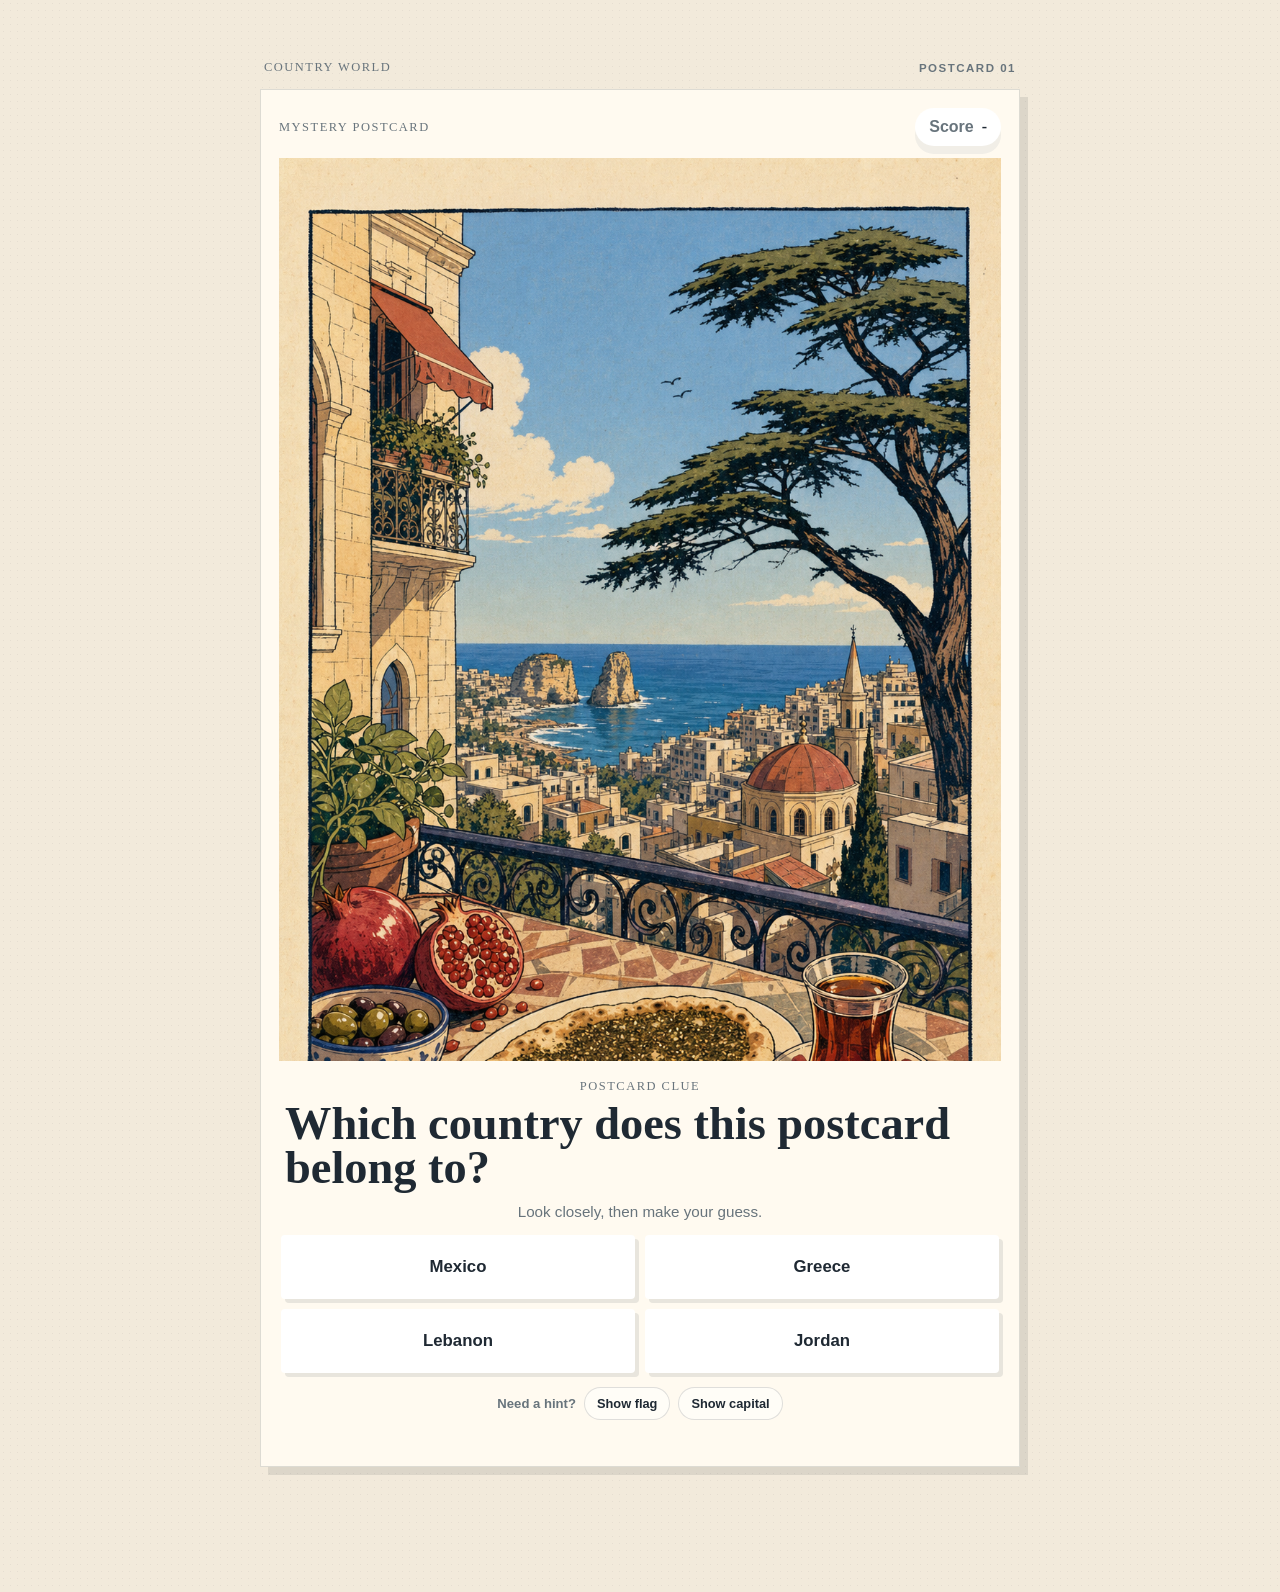
==== commit 418094bf: "use geographic country shapes and panable map" ====
--- a/world-discovery-game/index.html
+++ b/world-discovery-game/index.html
@@ -131,11 +131,11 @@
             <div class="passport-world-panel">
               <div class="passport-section-heading">
                 <div><p class="eyebrow">The world so far</p><h3>Pin your places.</h3></div>
-                <label class="passport-zoom-note" for="passport-zoom">Zoom <input id="passport-zoom" type="range" min="1" max="2.4" value="1" step="0.05" /></label>
+                <label class="passport-zoom-note" for="passport-zoom">Zoom · drag map <input id="passport-zoom" type="range" min="1" max="2.4" value="1" step="0.05" /></label>
               </div>
               <div class="passport-globe" id="passport-map" aria-label="Illustrated world map of guessed countries">
                 <div class="globe-zoom-layer">
-                  <svg class="passport-world-map" viewBox="0 0 1000 500" role="img" aria-label="World map with collected countries highlighted">
+                  <svg class="passport-world-map" id="passport-world-svg" viewBox="0 0 1000 500" role="img" aria-label="World map with collected countries highlighted">
                     <image href="https://upload.wikimedia.org/wikipedia/commons/8/80/World_map_-_low_resolution.svg" x="0" y="0" width="1000" height="500" preserveAspectRatio="none" />
                     <path class="map-country map-country-lebanon" data-country="Lebanon" tabindex="0" role="button" d="M598 157 L603 160 L601 166 L598 172 L594 168 L595 161 Z"><title>Lebanon</title></path>
                     <path class="map-country map-country-mexico" data-country="Mexico" tabindex="0" role="button" d="M175 161 L193 158 L207 164 L220 169 L231 181 L240 188 L250 194 L259 190 L261 202 L253 207 L244 210 L232 207 L220 211 L210 205 L201 199 L190 195 L184 186 L178 178 L173 169 Z"><title>Mexico</title></path>
--- a/world-discovery-game/styles.css
+++ b/world-discovery-game/styles.css
@@ -732,11 +732,12 @@
 .passport-section-heading h3 { margin: 5px 0 0; font-size: clamp(1.8rem, 4vw, 3rem); line-height: .95; }
 .passport-zoom-note { display: flex; align-items: center; gap: 8px; color: var(--muted); font-size: .82rem; }
 .passport-zoom-note input { width: 90px; accent-color: var(--orange); }
-.passport-globe { --globe-scale: 1; position: relative; min-height: 300px; overflow: hidden; border-radius: 24px; isolation: isolate; background: radial-gradient(circle at 35% 28%, #eff9ec 0 8%, transparent 8.5%), linear-gradient(135deg, #8bd1e1, #f8d995 72%, #f49a68); box-shadow: inset 0 0 0 8px rgba(255,255,255,.42); }
-.globe-zoom-layer { position: absolute; inset: 0; transform: scale(var(--globe-scale)); transform-origin: center; transition: transform .2s ease; }
+.passport-globe { --globe-scale: 1; --globe-pan-x: 0px; --globe-pan-y: 0px; position: relative; min-height: 300px; overflow: hidden; border-radius: 24px; isolation: isolate; background: radial-gradient(circle at 35% 28%, #eff9ec 0 8%, transparent 8.5%), linear-gradient(135deg, #8bd1e1, #f8d995 72%, #f49a68); box-shadow: inset 0 0 0 8px rgba(255,255,255,.42); touch-action: none; cursor: grab; }
+.passport-globe.is-panning { cursor: grabbing; }
+.globe-zoom-layer { position: absolute; inset: 0; transform: translate(var(--globe-pan-x), var(--globe-pan-y)) scale(var(--globe-scale)); transform-origin: center; transition: transform .2s ease; }
 .passport-world-map { position: absolute; inset: 7% 4%; z-index: 1; width: 92%; height: 86%; overflow: visible; }
 .passport-world-map image { opacity: .28; filter: grayscale(1) sepia(.15) saturate(.65); }
-.map-country { display: none; pointer-events: none; stroke: #fffaf0; stroke-width: 2.5; stroke-linejoin: round; cursor: pointer; transition: fill .2s ease, stroke-width .2s ease; }
+.map-country { display: block; pointer-events: none; fill: rgba(42, 50, 48, .34); stroke: rgba(255,250,240,.68); stroke-width: 1.2; stroke-linejoin: round; cursor: default; transition: fill .2s ease, stroke-width .2s ease; }
 .map-country.unlocked { display: block; pointer-events: auto; fill: var(--orange); }
 .map-country.active { fill: var(--ink); stroke-width: 4; }
 .map-country:hover, .map-country:focus { stroke-width: 5; }
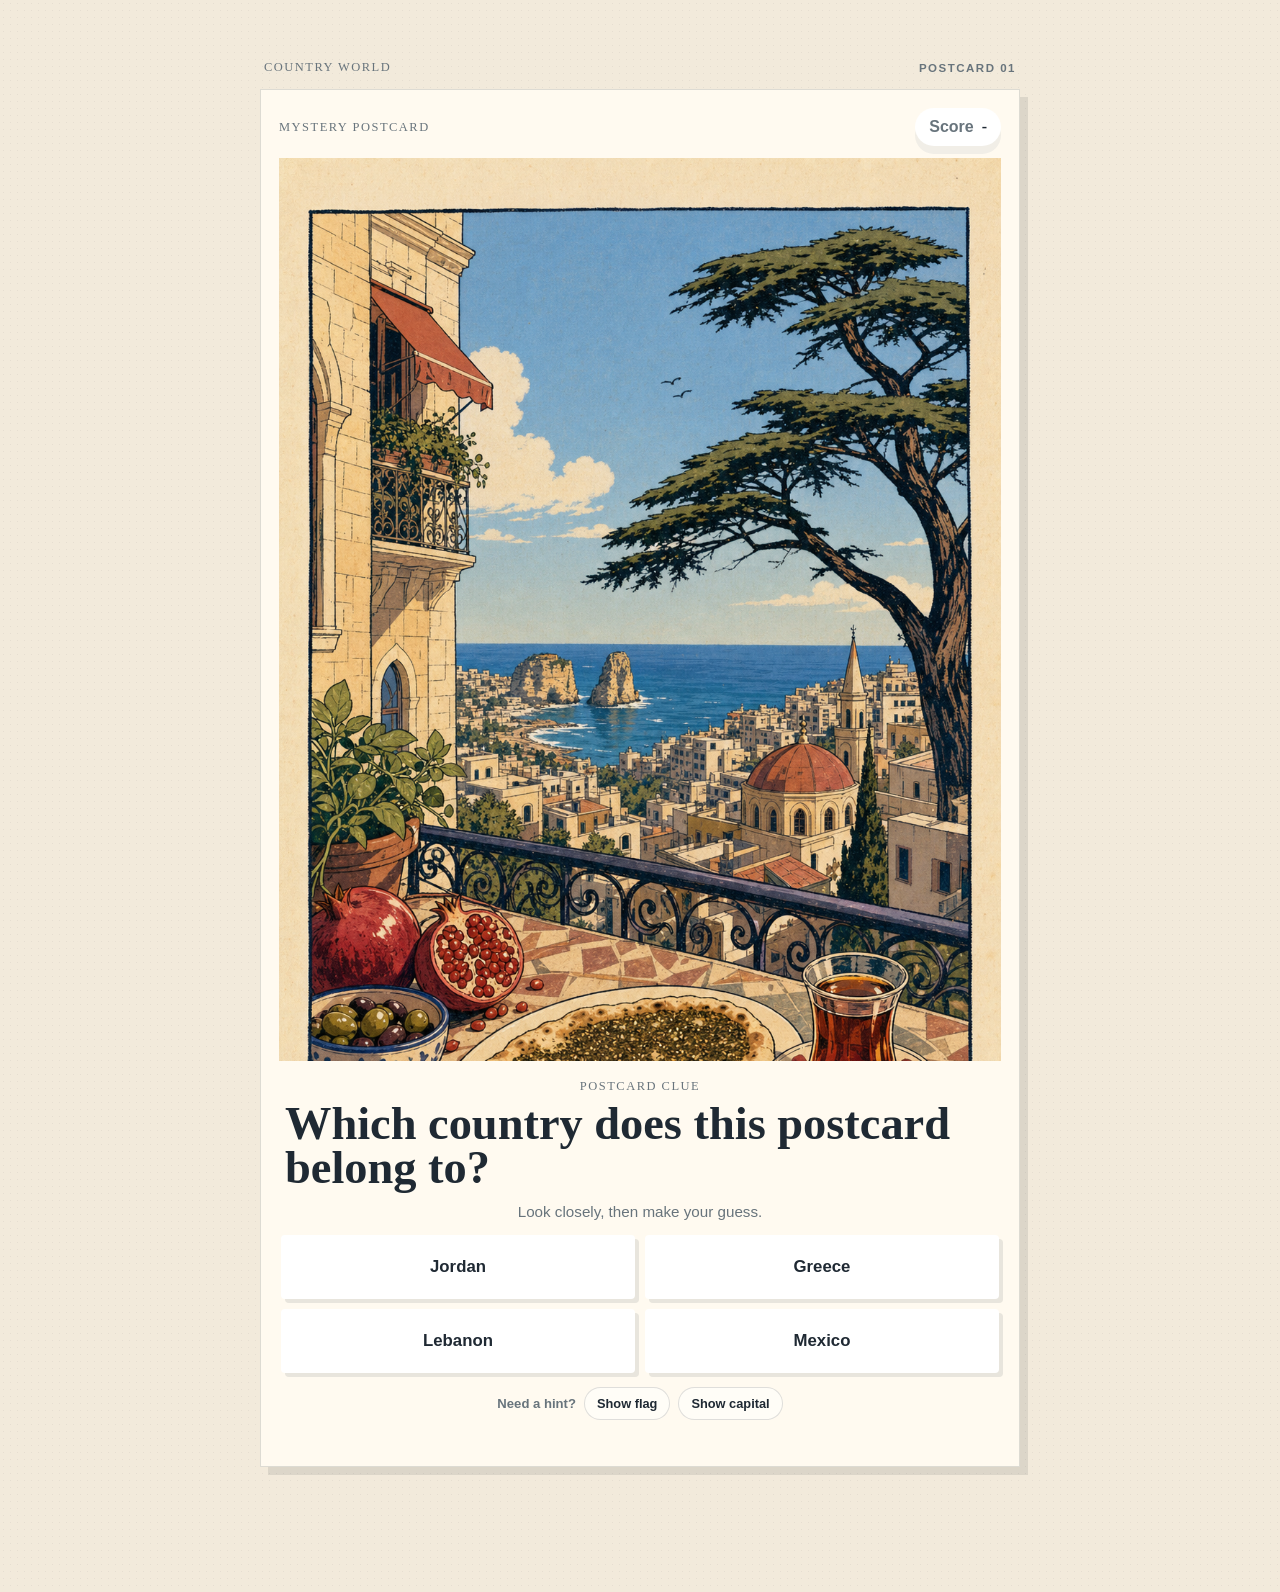
==== commit 8cc3cac2: "remove map ornament and extend zoom" ====
--- a/world-discovery-game/index.html
+++ b/world-discovery-game/index.html
@@ -131,7 +131,7 @@
             <div class="passport-world-panel">
               <div class="passport-section-heading">
                 <div><p class="eyebrow">The world so far</p><h3>Pin your places.</h3></div>
-                <label class="passport-zoom-note" for="passport-zoom">Zoom · drag map <input id="passport-zoom" type="range" min="1" max="2.4" value="1" step="0.05" /></label>
+                <label class="passport-zoom-note" for="passport-zoom">Zoom · drag map <input id="passport-zoom" type="range" min="1" max="5" value="1" step="0.05" /></label>
               </div>
               <div class="passport-globe" id="passport-map" aria-label="Illustrated world map of guessed countries">
                 <div class="globe-zoom-layer">
--- a/world-discovery-game/styles.css
+++ b/world-discovery-game/styles.css
@@ -731,8 +731,8 @@
 .passport-section-heading { display: flex; align-items: end; justify-content: space-between; gap: 16px; margin-bottom: 16px; }
 .passport-section-heading h3 { margin: 5px 0 0; font-size: clamp(1.8rem, 4vw, 3rem); line-height: .95; }
 .passport-zoom-note { display: flex; align-items: center; gap: 8px; color: var(--muted); font-size: .82rem; }
-.passport-zoom-note input { width: 90px; accent-color: var(--orange); }
-.passport-globe { --globe-scale: 1; --globe-pan-x: 0px; --globe-pan-y: 0px; position: relative; min-height: 300px; overflow: hidden; border-radius: 24px; isolation: isolate; background: radial-gradient(circle at 35% 28%, #eff9ec 0 8%, transparent 8.5%), linear-gradient(135deg, #8bd1e1, #f8d995 72%, #f49a68); box-shadow: inset 0 0 0 8px rgba(255,255,255,.42); touch-action: none; cursor: grab; }
+.passport-zoom-note input { width: 130px; accent-color: var(--orange); }
+.passport-globe { --globe-scale: 1; --globe-pan-x: 0px; --globe-pan-y: 0px; position: relative; min-height: 300px; overflow: hidden; border-radius: 24px; isolation: isolate; background: linear-gradient(135deg, #8bd1e1, #f8d995 72%, #f49a68); box-shadow: inset 0 0 0 8px rgba(255,255,255,.42); touch-action: none; cursor: grab; }
 .passport-globe.is-panning { cursor: grabbing; }
 .globe-zoom-layer { position: absolute; inset: 0; transform: translate(var(--globe-pan-x), var(--globe-pan-y)) scale(var(--globe-scale)); transform-origin: center; transition: transform .2s ease; }
 .passport-world-map { position: absolute; inset: 7% 4%; z-index: 1; width: 92%; height: 86%; overflow: visible; }
@@ -741,7 +741,7 @@
 .map-country.unlocked { display: block; pointer-events: auto; fill: var(--orange); }
 .map-country.active { fill: var(--ink); stroke-width: 4; }
 .map-country:hover, .map-country:focus { stroke-width: 5; }
-.passport-globe::before { content: ""; position: absolute; inset: 11% 7%; border: 2px solid rgba(255,255,255,.6); border-radius: 50%; transform: rotate(-12deg); }
+.passport-globe::before { display: none; }
 .globe-grid { position: absolute; inset: 0; opacity: .35; background: repeating-linear-gradient(90deg, transparent 0 46px, rgba(255,255,255,.5) 47px 48px), repeating-linear-gradient(0deg, transparent 0 42px, rgba(255,255,255,.4) 43px 44px); }
 .globe-land { display: none; position: absolute; background: #5b9e78; border: 3px solid #315d5f; opacity: .9; }
 .land-one { width: 28%; height: 26%; left: 9%; top: 29%; border-radius: 58% 42% 52% 48%; transform: rotate(-18deg); }
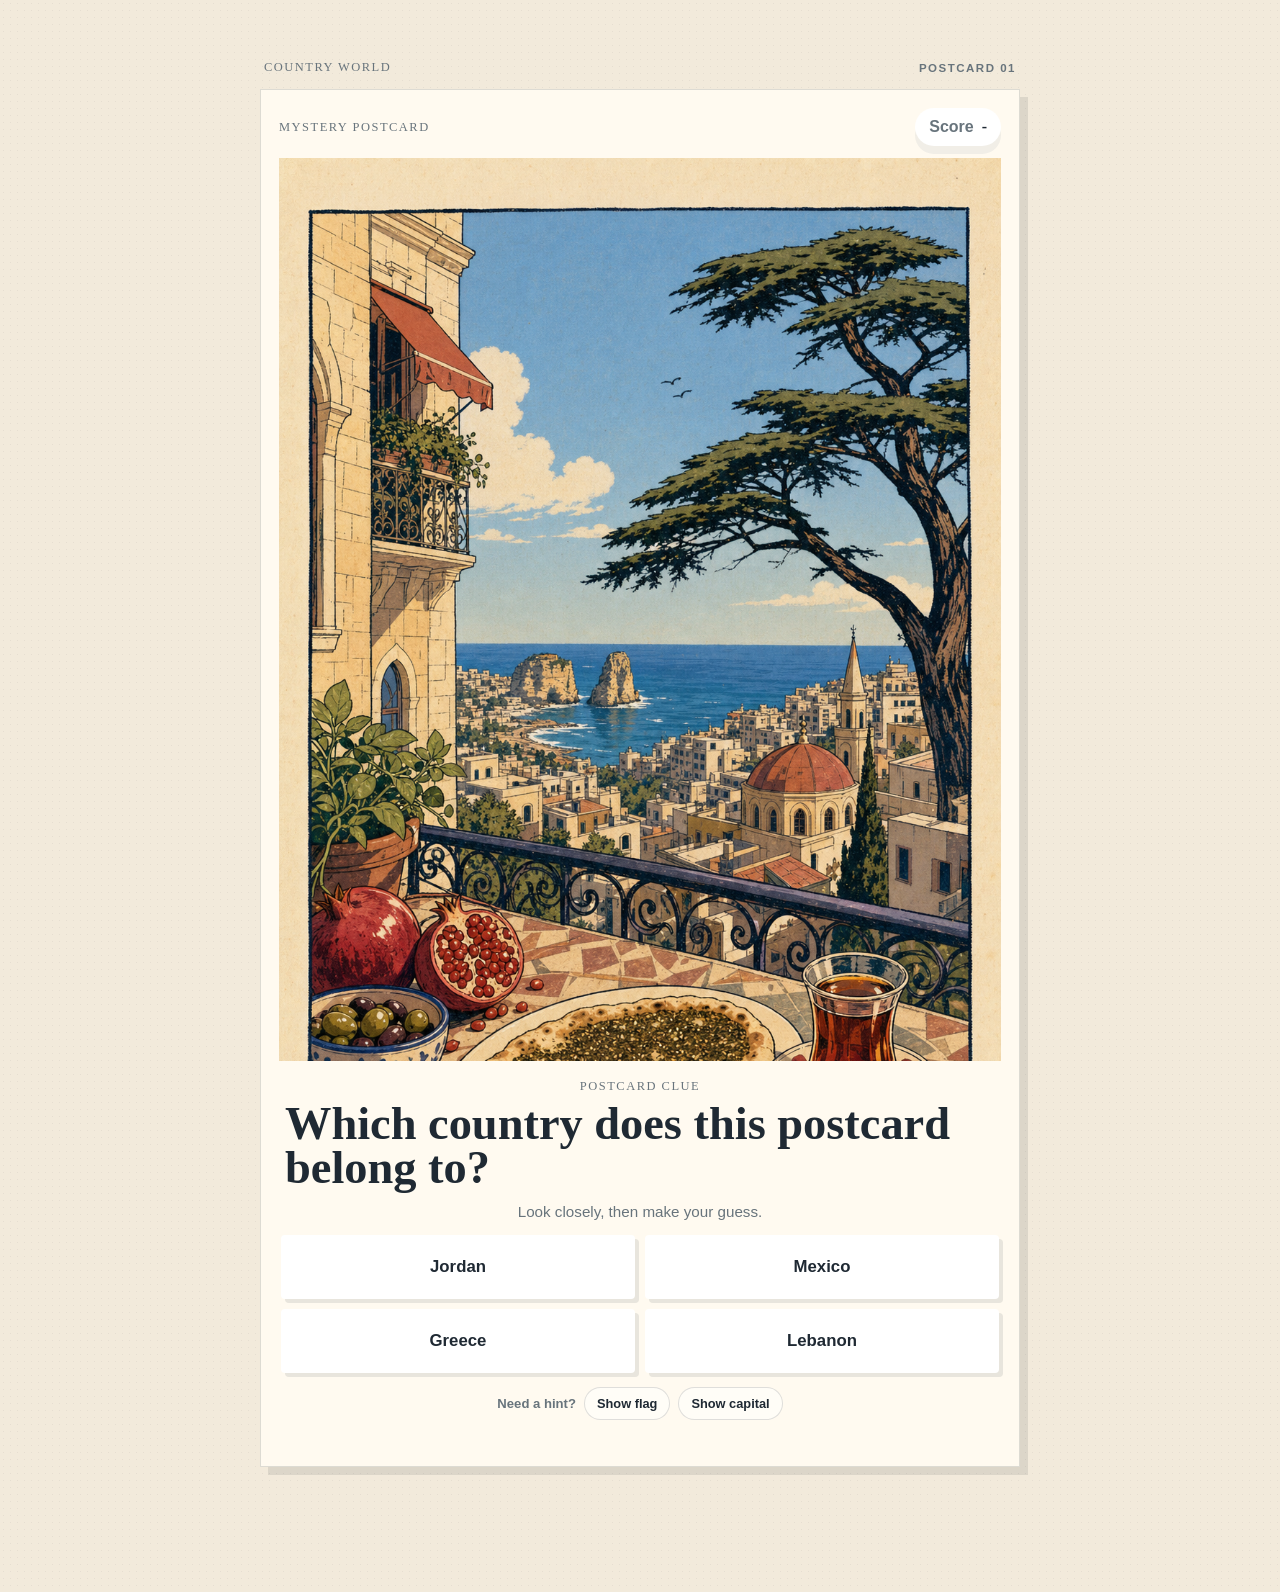
==== commit f38531f2: "make postcards the passport entry point" ====
--- a/world-discovery-game/index.html
+++ b/world-discovery-game/index.html
@@ -131,7 +131,7 @@
             <div class="passport-world-panel">
               <div class="passport-section-heading">
                 <div><p class="eyebrow">The world so far</p><h3>Pin your places.</h3></div>
-                <label class="passport-zoom-note" for="passport-zoom">Zoom · drag map <input id="passport-zoom" type="range" min="1" max="5" value="1" step="0.05" /></label>
+                <label class="passport-zoom-note" for="passport-zoom">Zoom · drag map <input id="passport-zoom" type="range" min="1" max="8" value="1" step="0.05" /></label>
               </div>
               <div class="passport-globe" id="passport-map" aria-label="Illustrated world map of guessed countries">
                 <div class="globe-zoom-layer">
--- a/world-discovery-game/styles.css
+++ b/world-discovery-game/styles.css
@@ -757,8 +757,8 @@
 .passport-postcards { display: grid; grid-template-columns: repeat(auto-fit, minmax(220px, 1fr)); gap: 18px; }
 .passport-postcard { display: grid; gap: 12px; padding: 0 0 14px; overflow: hidden; text-align: left; border: 1px solid rgba(22,56,90,.12); border-radius: 18px; background: #fffaf0; box-shadow: 0 8px 0 rgba(22,56,90,.08); cursor: pointer; transition: transform .2s ease, box-shadow .2s ease; }
 .passport-postcard:hover, .passport-postcard.active { transform: translateY(-4px) rotate(-1deg); box-shadow: 0 12px 0 rgba(22,56,90,.12); }
-.passport-postcard-art { position: relative; display: block; aspect-ratio: 4/3; overflow: hidden; background: #dcecef; }
-.passport-postcard-art img { width: 100%; height: 100%; object-fit: cover; }
+.passport-postcard-art { position: relative; display: block; aspect-ratio: 4/5; overflow: hidden; padding: 10px; background: #f1e5d1; }
+.passport-postcard-art img { width: 100%; height: 100%; object-fit: contain; background: #fffaf0; }
 .passport-postcard-stamp { position: absolute; right: 10px; bottom: 10px; display: grid; place-items: center; width: 36px; height: 36px; border: 2px solid #f06f45; border-radius: 50%; color: #f06f45; font-family: var(--font-display); font-weight: 900; transform: rotate(9deg); background: rgba(255,250,240,.78); }
 .passport-postcard-copy { display: grid; gap: 4px; padding: 0 14px; }
 .passport-postcard-copy strong { color: var(--ink); font-family: var(--font-display); font-size: 1.45rem; }
@@ -771,6 +771,7 @@
 .media-card-title-art strong { font-size: clamp(2.6rem, 8vw, 5rem); line-height: .84; }
 .media-card-title-art--violet { background: linear-gradient(145deg, #30245f, #b88bd7); }
 .media-card-title-art--paper { background: linear-gradient(145deg, #e9ddc8, #ad7462); color: #fffaf0; }
+.fashion-media img { aspect-ratio: 4/3; object-fit: cover; }
 
 @media (max-width: 700px) {
   .passport-header { grid-template-columns: 1fr; }
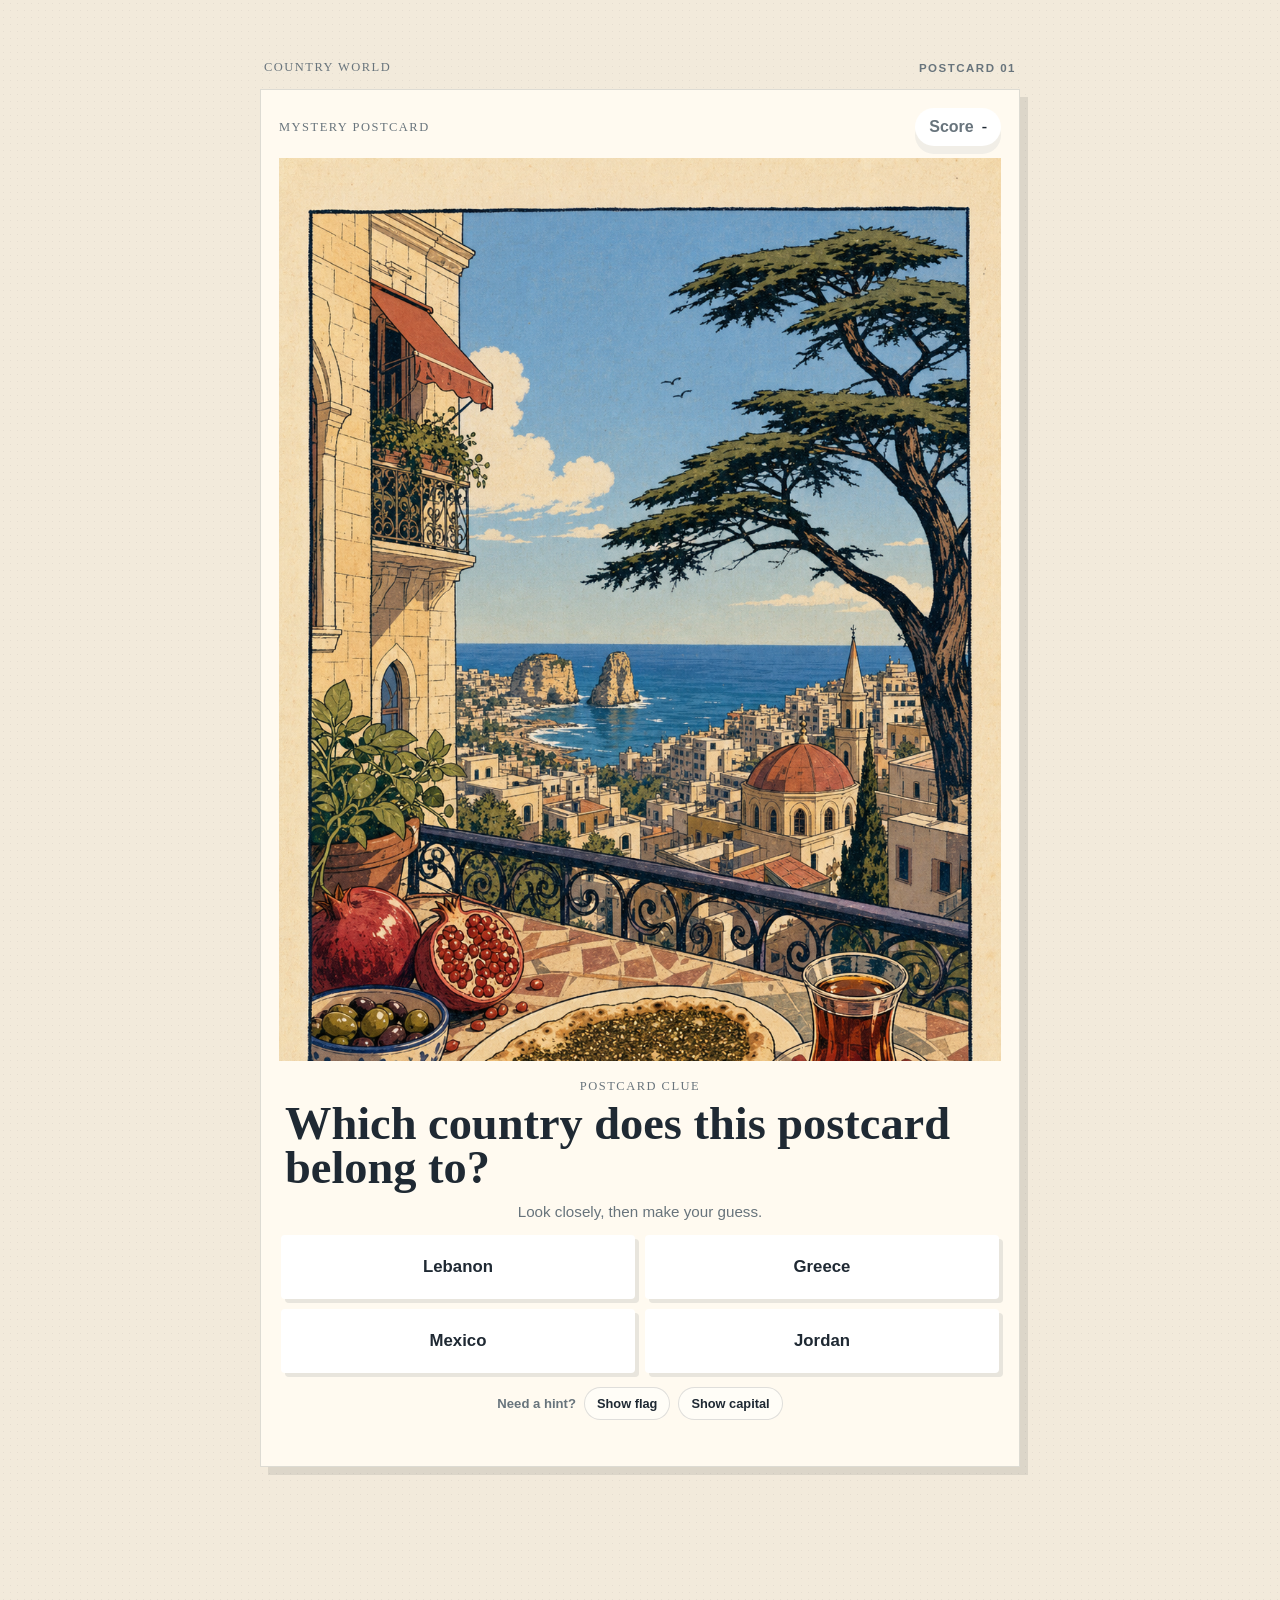
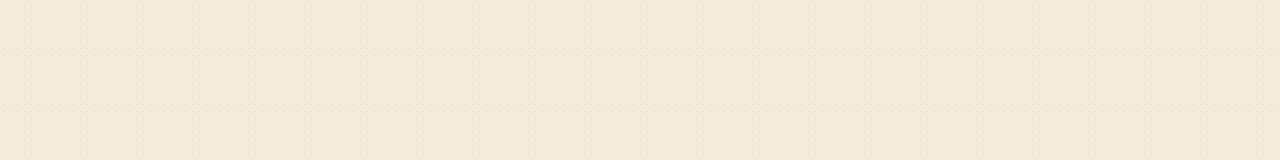
==== commit 47959b2d: "turn unlocked postcards into discovery menus" ====
--- a/world-discovery-game/index.html
+++ b/world-discovery-game/index.html
@@ -53,9 +53,19 @@
                 <p class="eyebrow" id="postcard-country">Lebanon</p>
                 <h2 id="postcard-title">A postcard from somewhere worth lingering.</h2>
                 <p id="postcard-caption">Raouché Rocks · Beirut</p>
-                <p class="postcard-invite">You found the country. Keep the postcard, or open the discoveries when you want to go deeper.</p>
+                <p class="postcard-invite">You found the country. Turn the postcard over when you want to explore what makes it feel like this place.</p>
+                <div class="postcard-discovery-picker" id="postcard-discovery-picker">
+                  <p class="eyebrow">Choose a way in</p>
+                  <div class="postcard-discovery-grid">
+                    <button class="postcard-discovery-chip" data-key="taste" type="button">Taste</button>
+                    <button class="postcard-discovery-chip" data-key="listen" type="button">Listen</button>
+                    <button class="postcard-discovery-chip" data-key="read" type="button">Read</button>
+                    <button class="postcard-discovery-chip" data-key="see" type="button">See</button>
+                    <button class="postcard-discovery-chip" data-key="create" type="button">Create</button>
+                    <button class="postcard-discovery-chip" data-key="fashion" type="button">Fashion</button>
+                  </div>
+                </div>
                 <div class="postcard-actions">
-                  <button class="primary-button" id="explore-button" type="button">Open discoveries</button>
                   <button class="secondary-button" id="save-postcard-button" type="button">Keep postcard</button>
                 </div>
                 <button class="quiet-button" id="new-country-button" type="button">Next country</button>
--- a/world-discovery-game/styles.css
+++ b/world-discovery-game/styles.css
@@ -176,6 +176,43 @@
   margin: 14px 0 0;
   color: var(--muted);
   line-height: 1.55;
+}
+
+.postcard-discovery-picker {
+  margin-top: 22px;
+  padding-top: 16px;
+  border-top: 1px dashed var(--line);
+}
+
+.postcard-discovery-picker > .eyebrow {
+  margin-bottom: 10px;
+}
+
+.postcard-discovery-grid {
+  display: grid;
+  grid-template-columns: repeat(3, minmax(0, 1fr));
+  gap: 8px;
+}
+
+.postcard-discovery-chip {
+  min-height: 48px;
+  border: 1px solid var(--line);
+  border-radius: 4px;
+  background: #fffdf7;
+  color: var(--ink);
+  cursor: pointer;
+  font-size: .78rem;
+  font-weight: 900;
+  letter-spacing: .04em;
+  text-transform: uppercase;
+  transition: transform .16s ease, background .16s ease, color .16s ease;
+}
+
+.postcard-discovery-chip:hover,
+.postcard-discovery-chip:focus-visible {
+  background: var(--ink);
+  color: #fffaf0;
+  transform: translateY(-2px);
 }
 
 .postcard-actions {
@@ -774,6 +811,7 @@
 .fashion-media img { aspect-ratio: 4/3; object-fit: cover; }
 
 @media (max-width: 700px) {
+  .postcard-discovery-grid { grid-template-columns: repeat(2, minmax(0, 1fr)); }
   .passport-header { grid-template-columns: 1fr; }
   .passport-header .next-button { width: 100%; }
   .passport-globe { min-height: 230px; }
@@ -1429,6 +1467,12 @@
   line-height: 0.94;
 }
 
+.postcard-back .postcard-discovery-picker {
+  max-width: 560px;
+  margin-right: auto;
+  margin-left: auto;
+}
+
 @media (min-width: 760px) {
   .quiz-view {
     max-width: 760px;
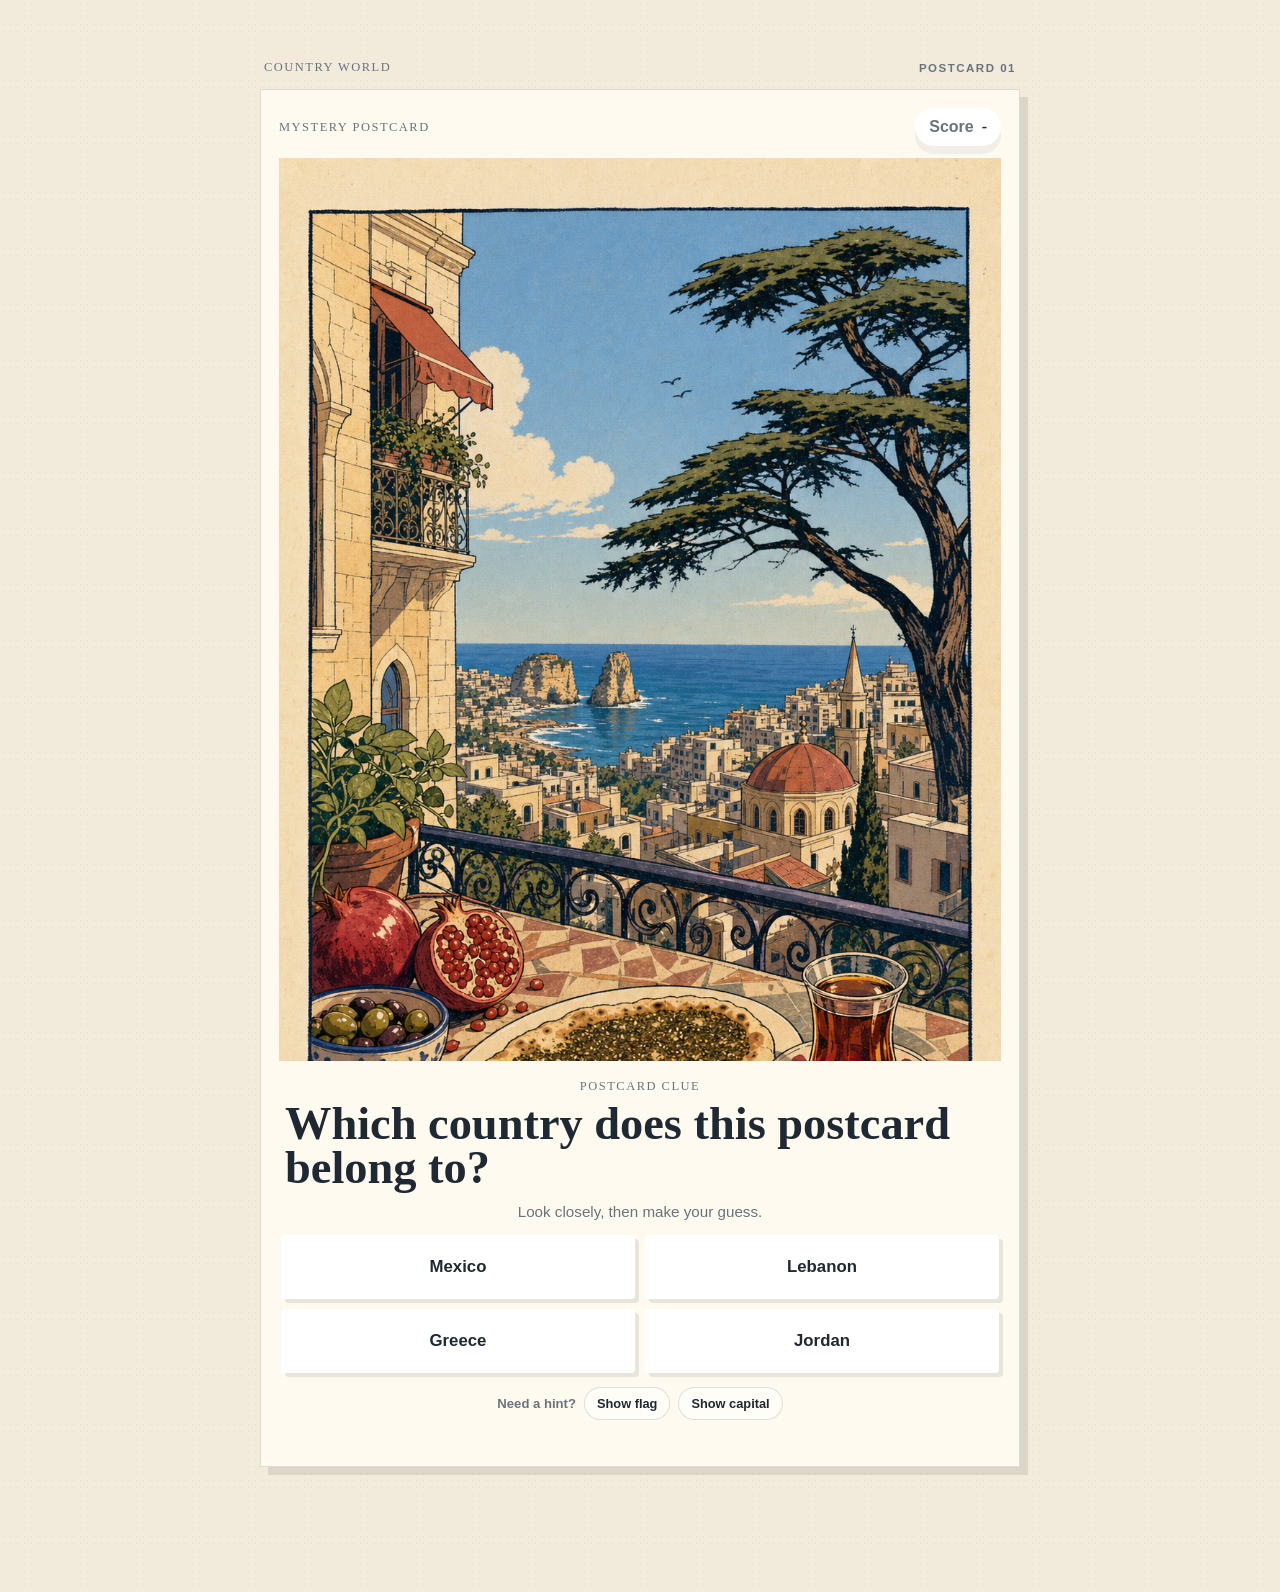
==== commit 1b569e86: "Revert "turn unlocked postcards into discovery menus" This reverts commit 47959b2dae281c55875871bef1" ====
--- a/world-discovery-game/index.html
+++ b/world-discovery-game/index.html
@@ -53,19 +53,9 @@
                 <p class="eyebrow" id="postcard-country">Lebanon</p>
                 <h2 id="postcard-title">A postcard from somewhere worth lingering.</h2>
                 <p id="postcard-caption">Raouché Rocks · Beirut</p>
-                <p class="postcard-invite">You found the country. Turn the postcard over when you want to explore what makes it feel like this place.</p>
-                <div class="postcard-discovery-picker" id="postcard-discovery-picker">
-                  <p class="eyebrow">Choose a way in</p>
-                  <div class="postcard-discovery-grid">
-                    <button class="postcard-discovery-chip" data-key="taste" type="button">Taste</button>
-                    <button class="postcard-discovery-chip" data-key="listen" type="button">Listen</button>
-                    <button class="postcard-discovery-chip" data-key="read" type="button">Read</button>
-                    <button class="postcard-discovery-chip" data-key="see" type="button">See</button>
-                    <button class="postcard-discovery-chip" data-key="create" type="button">Create</button>
-                    <button class="postcard-discovery-chip" data-key="fashion" type="button">Fashion</button>
-                  </div>
-                </div>
+                <p class="postcard-invite">You found the country. Keep the postcard, or open the discoveries when you want to go deeper.</p>
                 <div class="postcard-actions">
+                  <button class="primary-button" id="explore-button" type="button">Open discoveries</button>
                   <button class="secondary-button" id="save-postcard-button" type="button">Keep postcard</button>
                 </div>
                 <button class="quiet-button" id="new-country-button" type="button">Next country</button>
--- a/world-discovery-game/styles.css
+++ b/world-discovery-game/styles.css
@@ -176,43 +176,6 @@
   margin: 14px 0 0;
   color: var(--muted);
   line-height: 1.55;
-}
-
-.postcard-discovery-picker {
-  margin-top: 22px;
-  padding-top: 16px;
-  border-top: 1px dashed var(--line);
-}
-
-.postcard-discovery-picker > .eyebrow {
-  margin-bottom: 10px;
-}
-
-.postcard-discovery-grid {
-  display: grid;
-  grid-template-columns: repeat(3, minmax(0, 1fr));
-  gap: 8px;
-}
-
-.postcard-discovery-chip {
-  min-height: 48px;
-  border: 1px solid var(--line);
-  border-radius: 4px;
-  background: #fffdf7;
-  color: var(--ink);
-  cursor: pointer;
-  font-size: .78rem;
-  font-weight: 900;
-  letter-spacing: .04em;
-  text-transform: uppercase;
-  transition: transform .16s ease, background .16s ease, color .16s ease;
-}
-
-.postcard-discovery-chip:hover,
-.postcard-discovery-chip:focus-visible {
-  background: var(--ink);
-  color: #fffaf0;
-  transform: translateY(-2px);
 }
 
 .postcard-actions {
@@ -811,7 +774,6 @@
 .fashion-media img { aspect-ratio: 4/3; object-fit: cover; }
 
 @media (max-width: 700px) {
-  .postcard-discovery-grid { grid-template-columns: repeat(2, minmax(0, 1fr)); }
   .passport-header { grid-template-columns: 1fr; }
   .passport-header .next-button { width: 100%; }
   .passport-globe { min-height: 230px; }
@@ -1467,12 +1429,6 @@
   line-height: 0.94;
 }
 
-.postcard-back .postcard-discovery-picker {
-  max-width: 560px;
-  margin-right: auto;
-  margin-left: auto;
-}
-
 @media (min-width: 760px) {
   .quiz-view {
     max-width: 760px;
